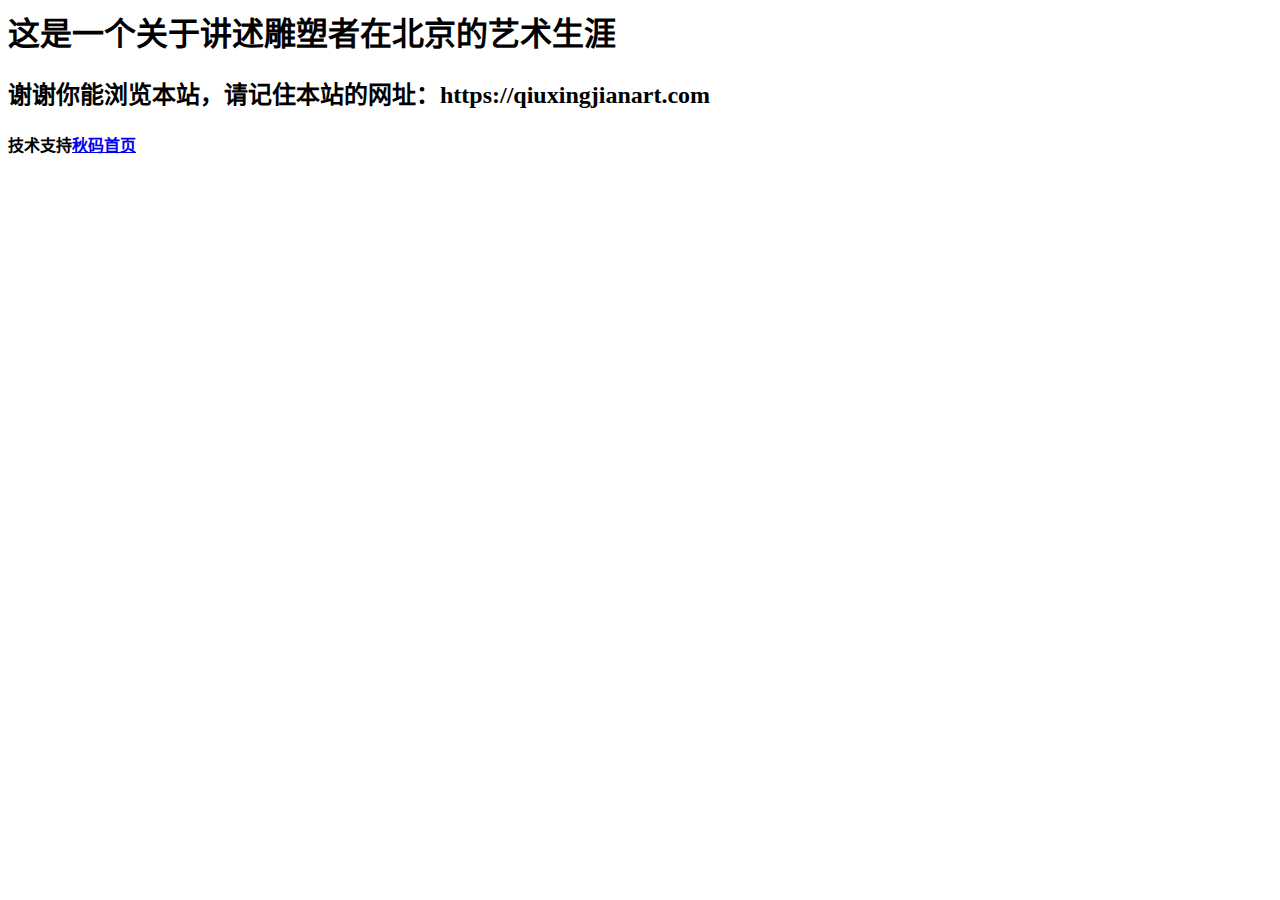
==== index.html @ 5c97e59d "Create index.html" ====
<html>
  <head>
      <title>雕塑者 | 一个北漂地艺术探寻者</title>

      <meta name="baidu-site-verification" content="bzo9koahth" />
      <meta name="keywords" contect="邱兴健;兴健;雕塑者;一个北漂者的艺术生涯" />
      <meta name="description" contect="邱兴健个人网站"/>
      <meta name="author" contect="邱兴健"/>
      <link rel="shortcut icon" href="/favicon.ico">
      <meta http-equiv="Content-Type" content="text/html; Charset=utf-8">
      <meta http-equiv="Content-Language" content="zh-CN">
      <meta name="viewport" content="width=device-width, initial-scale=1, user-scalable=no" />
  </head>
<body>
  <h1>这是一个关于讲述雕塑者在北京的艺术生涯</h1>
  <h2>谢谢你能浏览本站，请记住本站的网址：https://qiuxingjianart.com  </h2>
  <h4>技术支持<a href="https://qiucode.cn">秋码首页</a></h4>
</body>
</html>
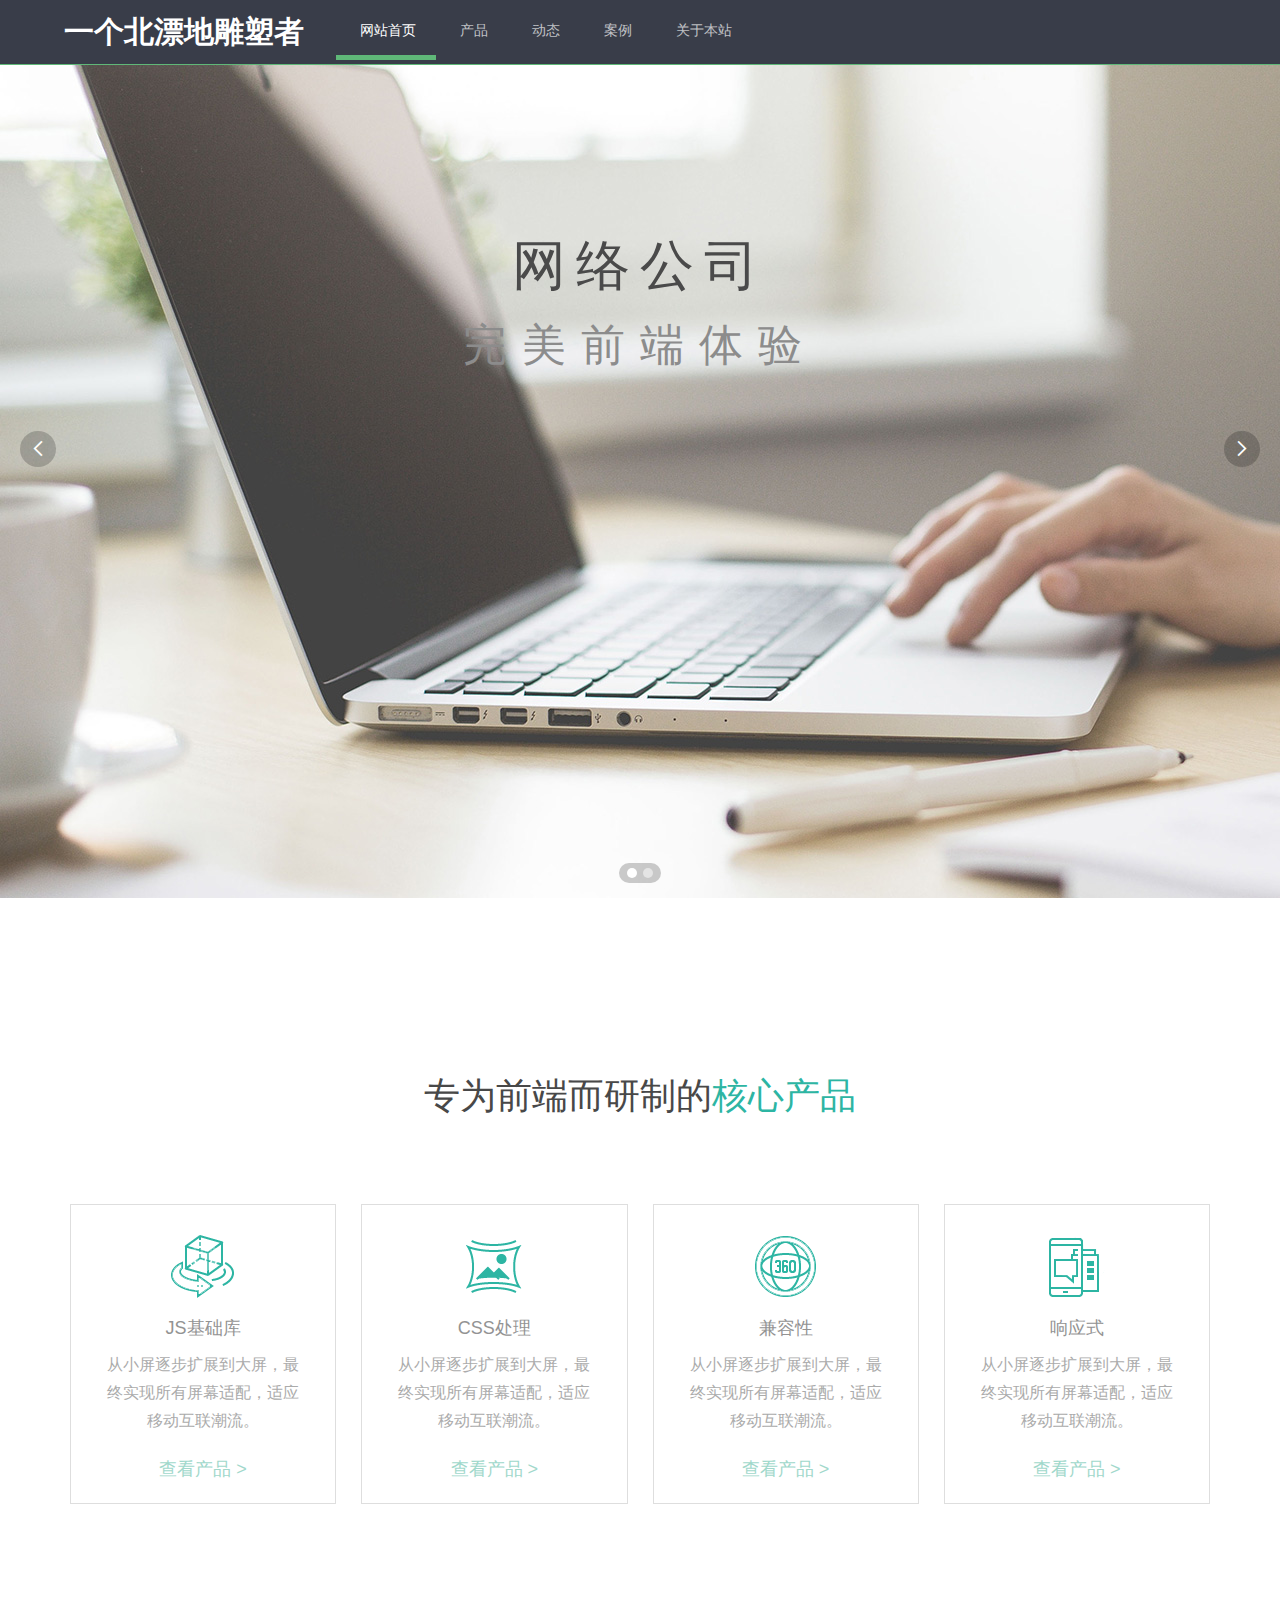
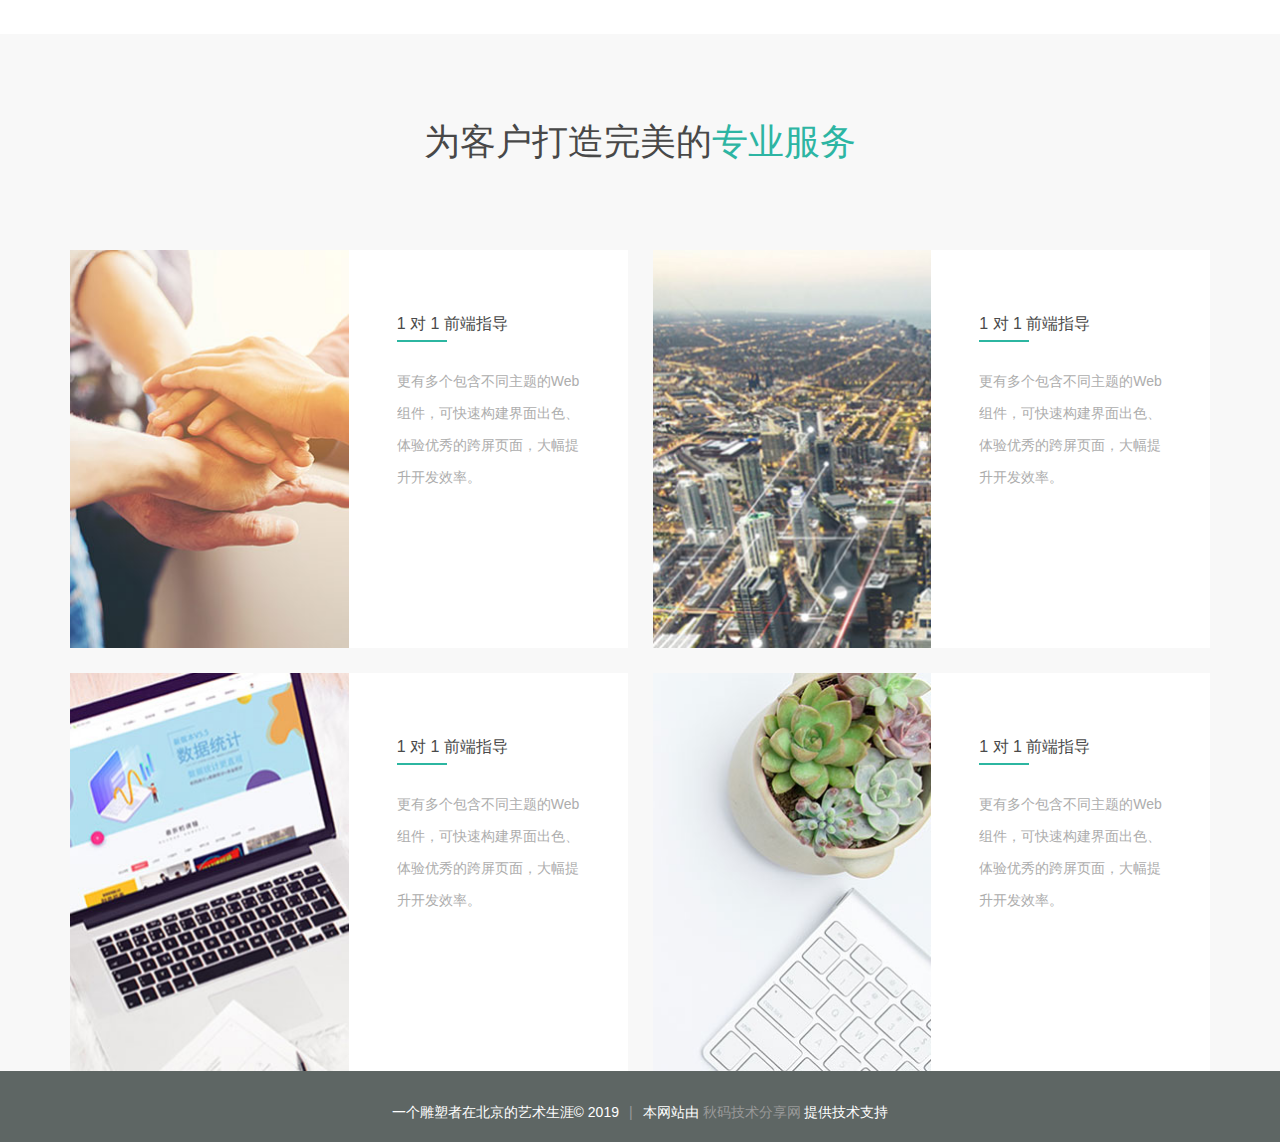
==== commit 8923d928: "雕塑者 | 一个北漂地艺术探寻者" ====
--- a/index.html
+++ b/index.html
@@ -1,20 +1,232 @@
-<html>
-  <head>
-      <title>雕塑者 | 一个北漂地艺术探寻者</title>
-
-      <meta name="baidu-site-verification" content="bzo9koahth" />
-      <meta name="keywords" contect="邱兴健;兴健;雕塑者;一个北漂者的艺术生涯" />
-      <meta name="description" contect="邱兴健个人网站"/>
-      <meta name="author" contect="邱兴健"/>
-      <link rel="shortcut icon" href="/favicon.ico">
-      <meta http-equiv="Content-Type" content="text/html; Charset=utf-8">
-      <meta http-equiv="Content-Language" content="zh-CN">
-      <meta name="viewport" content="width=device-width, initial-scale=1, user-scalable=no" />
-  </head>
+<!DOCTYPE html>
+<html lang="en">
+<head>
+  <meta charset="UTF-8">
+  <meta name="viewport" content="width=device-width,user-scalable=no,initial-scale=1.0,maximum-scale=1.0,minimum-scale=1.0">
+  <title>网络公司-首页</title>
+  <link rel="stylesheet" href="./res/layui/css/layui.css">
+  <link rel="stylesheet" href="./res/static/css/index.css">
+</head>
 <body>
-  <h1>这是一个关于讲述雕塑者在北京的艺术生涯</h1>
-  <h2>谢谢你能浏览本站，请记住本站的网址：https://qiuxingjianart.com  </h2>
-  <h4>技术支持<a href="https://qiucode.cn">秋码首页</a></h4>
+  <!-- nav部分 
+  <div class="nav index">
+    <div class="layui-container">
+      <!-- 公司logo ->
+      <div class="nav-logo">
+        <a href="index.html">
+          <img src="./res/static/img/logo.png" alt="网络公司">
+        </a>
+      </div>
+      <div class="nav-list">
+        <button>
+          <span></span><span></span><span></span>
+        </button>
+        <ul class="layui-nav layui-bg-cyan" lay-filter="">
+          <li class="layui-nav-item"><a href="product.html">产品</a></li>
+          <li class="layui-nav-item"><a href="news.html">动态</a></li>
+          <li class="layui-nav-item"><a href="case.html">案例</a></li>
+          <li class="layui-nav-item"><a href="about.html">关于</a></li>
+        </ul>
+      </div>
+    </div>
+  </div>-->
+  
+   <nav id="h" class="blog-nav layui-header is_top_true">
+    <div class="blog-container">
+            <a class="blog-logo" href="index.html">一个北漂地雕塑者</a>
+        <ul class="layui-nav" lay-filter="nav">
+            <li class="layui-nav-item  layui-this">
+                <a href="index.html"><i class="fa fa-home fa-fw"></i>&nbsp;网站首页</a>
+            </li>
+            <li class="layui-nav-item">
+                <a href="product.html"><i class="fa fa-hourglass-half fa-fw"></i>&nbsp;产品</a>
+            </li>
+            <li class="layui-nav-item">
+                <a href="news.html"><i class="fa fa-comment-o fa-fw"></i>&nbsp;动态</a>
+            </li>
+			 <li class="layui-nav-item">
+                <a href="case.html"><i class="fa fa-comment-o fa-fw"></i>&nbsp;案例</a>
+            </li>
+
+            <li class="layui-nav-item">
+                <a href="about.html"><i class="fa fa-info fa-fw"></i>&nbsp;关于本站</a>
+            </li>
+
+           <!-- <li class="layui-nav-item">
+                <a href="/toSearch">
+                    <input type="text" name="s" required="" lay-verify="required" placeholder="输入关键字搜索" autocomplete="off" class="layui-input t-ip search-input">
+                </a>
+            </li>-->
+            <span class="layui-nav-bar" style="left: 561.188px; top: 59px; width: 0px; opacity: 0;"></span>
+        </ul>
+
+        <!-- 手机和平板的导航开关 -->
+        <a class="blog-navicon" href="javascript:;"> <i class="fa fa-navicon"></i>
+        </a>
+    </div>
+
+    <!-- 网站公告提示 
+    <div class="index-title">
+        <i class="iconfont icon-iconset0272"></i>
+        <ul class="mulitline layui-container layui-clear">
+            
+            
+            
+            
+            
+        <li style="margin-top: 0px;">还有很多功能正在努力的完善中……</li><li style="margin-top: 0px;">坚持每周写1-3篇文章</li><li style="margin-top: 0px;">一个漂亮的博客欢迎大家关注！</li><li style="margin-top: 0px;">个人博客网站终于上线了！</li><li style="margin-top: 0px;">目前只实现了文章首页列表、文章详情页、文章评论、留言功能！</li></ul>
+    </div>-->
+</nav>
+  
+  <!-- banner部分 -->
+  <div>
+    <div class="layui-carousel" id="banner">
+      <div carousel-item>
+        <div>
+          <img src="./res/static/img/banner1.jpg">
+          <div class="panel">
+            <p class="title">网络公司</p>
+            <p>完美前端体验</p>
+          </div>
+        </div>
+        <div>
+          <img src="./res/static/img/banner2.jpg">
+          <div class="panel">
+            <p class="title">网络公司</p>
+            <p>完美前端体验</p>
+          </div>
+        </div>
+      </div>
+    </div>
+  </div>
+  <!-- main部分 -->
+  <div class="main-product">
+    <div class="layui-container">
+      <p class="title">专为前端而研制的<span>核心产品</span></p>
+      <div class="layui-row layui-col-space25">
+        <div class="layui-col-sm6 layui-col-md3">
+          <div class="content">
+            <div><img src="./res/static/img/Big_icon1.png"></div>
+            <div>
+              <p class="label">JS基础库</p>
+              <p>从小屏逐步扩展到大屏，最终实现所有屏幕适配，适应移动互联潮流。</p>
+            </div>
+            <a href="javascript:;">查看产品 ></a>
+          </div>
+        </div>
+        <div class="layui-col-sm6 layui-col-md3 ">
+          <div class="content">
+            <div><img src="./res/static/img/Big_icon2.png"></div>
+            <div>
+              <p class="label">CSS处理</p>
+              <p>从小屏逐步扩展到大屏，最终实现所有屏幕适配，适应移动互联潮流。</p>
+            </div>
+            <a href="javascript:;">查看产品 ></a>
+          </div>
+        </div>
+        <div class="layui-col-sm6 layui-col-md3 ">
+          <div class="content">
+            <div><img src="./res/static/img/Big_icon3.png"></div>
+            <div>
+              <p class="label">兼容性</p>
+              <p>从小屏逐步扩展到大屏，最终实现所有屏幕适配，适应移动互联潮流。</p>
+            </div>
+            <a href="javascript:;">查看产品 ></a>
+          </div>
+        </div>
+        <div class="layui-col-sm6 layui-col-md3 ">
+          <div class="content">
+            <div><img src="./res/static/img/Big_icon4.png"></div>
+            <div>
+              <p class="label">响应式</p>
+              <p>从小屏逐步扩展到大屏，最终实现所有屏幕适配，适应移动互联潮流。</p>
+            </div>
+            <a href="javascript:;">查看产品 ></a>
+          </div>
+        </div>
+      </div>
+    </div>
+  </div>
+  <div class="main-service">
+    <div class="layui-container">
+      <p class="title">为客户打造完美的<span>专业服务</span></p>
+      <div class="layui-row layui-col-space25 layui-col-space80">
+        <div class="layui-col-sm6">
+          <div class="content">
+            <div class="content-left"><img src="./res/static/img/home_img1.jpg"></div>
+            <div class="content-right">
+              <p class="label">1 对 1 前端指导</p>
+              <span></span>
+              <p>更有多个包含不同主题的Web组件，可快速构建界面出色、体验优秀的跨屏页面，大幅提升开发效率。</p>
+            </div>
+          </div>
+        </div>
+        <div class="layui-col-sm6">
+          <div class="content">
+            <div class="content-left"><img src="./res/static/img/home_img2.jpg"></div>
+            <div class="content-right">
+              <p class="label">1 对 1 前端指导</p>
+              <span></span>
+              <p>更有多个包含不同主题的Web组件，可快速构建界面出色、体验优秀的跨屏页面，大幅提升开发效率。</p>
+            </div>
+          </div>
+        </div>
+        <div class="layui-col-sm6">
+          <div class="content">
+            <div class="content-left"><img src="./res/static/img/home_img3.jpg"></div>
+            <div class="content-right">
+              <p class="label">1 对 1 前端指导</p>
+              <span></span>
+              <p>更有多个包含不同主题的Web组件，可快速构建界面出色、体验优秀的跨屏页面，大幅提升开发效率。</p>
+            </div>
+          </div>
+        </div>
+        <div class="layui-col-sm6">
+          <div class="content">
+            <div class="content-left"><img src="./res/static/img/home_img4.jpg"></div>
+            <div class="content-right">
+              <p class="label">1 对 1 前端指导</p>
+              <span></span>
+              <p>更有多个包含不同主题的Web组件，可快速构建界面出色、体验优秀的跨屏页面，大幅提升开发效率。</p>
+            </div>
+          </div>
+        </div>
+      </div>
+     <!-- <div class="service-more"><a href="">查看更多</a></div>-->
+    </div>
+  </div>
+  <!-- footer部分 -->
+  <div class="footer layui-fluid">
+      <div class="layui-row layui-fluid">
+       <!-- <div class="layui-col-md9">
+          <span class="layui-breadcrumb" lay-separator="|" style="visibility: visible;">
+            
+            <span>声明：版权归原作者所有，</span>
+          </span>
+        </div>-->
+        <div class="layui-col-md3 t-r">
+          <a href="http://wpa.qq.com/msgrd?v=3&amp;uin=1170371716&amp;site=qq&amp;menu=yes" target="_blank" rel="nofollow"><i class="fa fa-qq"></i></a>
+          <a href="https://weibo.com/2624315293/" target="_blank" rel="nofollow"><i class="fa fa-weibo"></i></a>
+        </div>
+        <div class="layui-col-md12 t-copy">
+          <span class="layui-breadcrumb" lay-separator="/" style="visibility: visible;">
+            <span><i class="fa fa-copyright"></i> 一个雕塑者在北京的艺术生涯© 2019<span lay-separator="">|</span></span>
+            <span>本网站由 <a href="https://www.qiucode.cn/" target="_blank">秋码技术分享网</a> 提供技术支持</span>
+          </span>
+        </div>
+      </div>
+    </div>
+
+  
+<script src="./res/layui/layui.js"></script>
+<!--[if lt IE 9]>
+  <script src="https://cdn.staticfile.org/html5shiv/r29/html5.min.js"></script>
+  <script src="https://cdn.staticfile.org/respond.js/1.4.2/respond.min.js"></script>
+<![endif]-->
+<script>
+  layui.config({
+    base: './res/static/js/' 
+  }).use('firm'); 
+</script>
 </body>
-</html>
-
+</html>--- a/res/layui/css/layui.css
+++ b/res/layui/css/layui.css
@@ -0,0 +1,2 @@
+/** layui-v2.4.5 MIT License By https://www.layui.com */
+ .layui-inline,img{display:inline-block;vertical-align:middle}h1,h2,h3,h4,h5,h6{font-weight:400}.layui-edge,.layui-header,.layui-inline,.layui-main{position:relative}.layui-elip,.layui-form-checkbox span,.layui-form-pane .layui-form-label{text-overflow:ellipsis;white-space:nowrap}.layui-btn,.layui-edge,.layui-inline,img{vertical-align:middle}.layui-btn,.layui-disabled,.layui-icon,.layui-unselect{-webkit-user-select:none;-ms-user-select:none;-moz-user-select:none}blockquote,body,button,dd,div,dl,dt,form,h1,h2,h3,h4,h5,h6,input,li,ol,p,pre,td,textarea,th,ul{margin:0;padding:0;-webkit-tap-highlight-color:rgba(0,0,0,0)}a:active,a:hover{outline:0}img{border:none}li{list-style:none}table{border-collapse:collapse;border-spacing:0}h4,h5,h6{font-size:100%}button,input,optgroup,option,select,textarea{font-family:inherit;font-size:inherit;font-style:inherit;font-weight:inherit;outline:0}pre{white-space:pre-wrap;white-space:-moz-pre-wrap;white-space:-pre-wrap;white-space:-o-pre-wrap;word-wrap:break-word}body{line-height:24px;font:14px Helvetica Neue,Helvetica,PingFang SC,Tahoma,Arial,sans-serif}hr{height:1px;margin:10px 0;border:0;clear:both}a{color:#333;text-decoration:none}a:hover{color:#777}a cite{font-style:normal;*cursor:pointer}.layui-border-box,.layui-border-box *{box-sizing:border-box}.layui-box,.layui-box *{box-sizing:content-box}.layui-clear{clear:both;*zoom:1}.layui-clear:after{content:'\20';clear:both;*zoom:1;display:block;height:0}.layui-inline{*display:inline;*zoom:1}.layui-edge{display:inline-block;width:0;height:0;border-width:6px;border-style:dashed;border-color:transparent;overflow:hidden}.layui-edge-top{top:-4px;border-bottom-color:#999;border-bottom-style:solid}.layui-edge-right{border-left-color:#999;border-left-style:solid}.layui-edge-bottom{top:2px;border-top-color:#999;border-top-style:solid}.layui-edge-left{border-right-color:#999;border-right-style:solid}.layui-elip{overflow:hidden}.layui-disabled,.layui-disabled:hover{color:#d2d2d2!important;cursor:not-allowed!important}.layui-circle{border-radius:100%}.layui-show{display:block!important}.layui-hide{display:none!important}@font-face{font-family:layui-icon;src:url(../font/iconfont.eot?v=240);src:url(../font/iconfont.eot?v=240#iefix) format('embedded-opentype'),url(../font/iconfont.svg?v=240#iconfont) format('svg'),url(../font/iconfont.woff?v=240) format('woff'),url(../font/iconfont.ttf?v=240) format('truetype')}.layui-icon{font-family:layui-icon!important;font-size:16px;font-style:normal;-webkit-font-smoothing:antialiased;-moz-osx-font-smoothing:grayscale}.layui-icon-reply-fill:before{content:"\e611"}.layui-icon-set-fill:before{content:"\e614"}.layui-icon-menu-fill:before{content:"\e60f"}.layui-icon-search:before{content:"\e615"}.layui-icon-share:before{content:"\e641"}.layui-icon-set-sm:before{content:"\e620"}.layui-icon-engine:before{content:"\e628"}.layui-icon-close:before{content:"\1006"}.layui-icon-close-fill:before{content:"\1007"}.layui-icon-chart-screen:before{content:"\e629"}.layui-icon-star:before{content:"\e600"}.layui-icon-circle-dot:before{content:"\e617"}.layui-icon-chat:before{content:"\e606"}.layui-icon-release:before{content:"\e609"}.layui-icon-list:before{content:"\e60a"}.layui-icon-chart:before{content:"\e62c"}.layui-icon-ok-circle:before{content:"\1005"}.layui-icon-layim-theme:before{content:"\e61b"}.layui-icon-table:before{content:"\e62d"}.layui-icon-right:before{content:"\e602"}.layui-icon-left:before{content:"\e603"}.layui-icon-cart-simple:before{content:"\e698"}.layui-icon-face-cry:before{content:"\e69c"}.layui-icon-face-smile:before{content:"\e6af"}.layui-icon-survey:before{content:"\e6b2"}.layui-icon-tree:before{content:"\e62e"}.layui-icon-upload-circle:before{content:"\e62f"}.layui-icon-add-circle:before{content:"\e61f"}.layui-icon-download-circle:before{content:"\e601"}.layui-icon-templeate-1:before{content:"\e630"}.layui-icon-util:before{content:"\e631"}.layui-icon-face-surprised:before{content:"\e664"}.layui-icon-edit:before{content:"\e642"}.layui-icon-speaker:before{content:"\e645"}.layui-icon-down:before{content:"\e61a"}.layui-icon-file:before{content:"\e621"}.layui-icon-layouts:before{content:"\e632"}.layui-icon-rate-half:before{content:"\e6c9"}.layui-icon-add-circle-fine:before{content:"\e608"}.layui-icon-prev-circle:before{content:"\e633"}.layui-icon-read:before{content:"\e705"}.layui-icon-404:before{content:"\e61c"}.layui-icon-carousel:before{content:"\e634"}.layui-icon-help:before{content:"\e607"}.layui-icon-code-circle:before{content:"\e635"}.layui-icon-water:before{content:"\e636"}.layui-icon-username:before{content:"\e66f"}.layui-icon-find-fill:before{content:"\e670"}.layui-icon-about:before{content:"\e60b"}.layui-icon-location:before{content:"\e715"}.layui-icon-up:before{content:"\e619"}.layui-icon-pause:before{content:"\e651"}.layui-icon-date:before{content:"\e637"}.layui-icon-layim-uploadfile:before{content:"\e61d"}.layui-icon-delete:before{content:"\e640"}.layui-icon-play:before{content:"\e652"}.layui-icon-top:before{content:"\e604"}.layui-icon-friends:before{content:"\e612"}.layui-icon-refresh-3:before{content:"\e9aa"}.layui-icon-ok:before{content:"\e605"}.layui-icon-layer:before{content:"\e638"}.layui-icon-face-smile-fine:before{content:"\e60c"}.layui-icon-dollar:before{content:"\e659"}.layui-icon-group:before{content:"\e613"}.layui-icon-layim-download:before{content:"\e61e"}.layui-icon-picture-fine:before{content:"\e60d"}.layui-icon-link:before{content:"\e64c"}.layui-icon-diamond:before{content:"\e735"}.layui-icon-log:before{content:"\e60e"}.layui-icon-rate-solid:before{content:"\e67a"}.layui-icon-fonts-del:before{content:"\e64f"}.layui-icon-unlink:before{content:"\e64d"}.layui-icon-fonts-clear:before{content:"\e639"}.layui-icon-triangle-r:before{content:"\e623"}.layui-icon-circle:before{content:"\e63f"}.layui-icon-radio:before{content:"\e643"}.layui-icon-align-center:before{content:"\e647"}.layui-icon-align-right:before{content:"\e648"}.layui-icon-align-left:before{content:"\e649"}.layui-icon-loading-1:before{content:"\e63e"}.layui-icon-return:before{content:"\e65c"}.layui-icon-fonts-strong:before{content:"\e62b"}.layui-icon-upload:before{content:"\e67c"}.layui-icon-dialogue:before{content:"\e63a"}.layui-icon-video:before{content:"\e6ed"}.layui-icon-headset:before{content:"\e6fc"}.layui-icon-cellphone-fine:before{content:"\e63b"}.layui-icon-add-1:before{content:"\e654"}.layui-icon-face-smile-b:before{content:"\e650"}.layui-icon-fonts-html:before{content:"\e64b"}.layui-icon-form:before{content:"\e63c"}.layui-icon-cart:before{content:"\e657"}.layui-icon-camera-fill:before{content:"\e65d"}.layui-icon-tabs:before{content:"\e62a"}.layui-icon-fonts-code:before{content:"\e64e"}.layui-icon-fire:before{content:"\e756"}.layui-icon-set:before{content:"\e716"}.layui-icon-fonts-u:before{content:"\e646"}.layui-icon-triangle-d:before{content:"\e625"}.layui-icon-tips:before{content:"\e702"}.layui-icon-picture:before{content:"\e64a"}.layui-icon-more-vertical:before{content:"\e671"}.layui-icon-flag:before{content:"\e66c"}.layui-icon-loading:before{content:"\e63d"}.layui-icon-fonts-i:before{content:"\e644"}.layui-icon-refresh-1:before{content:"\e666"}.layui-icon-rmb:before{content:"\e65e"}.layui-icon-home:before{content:"\e68e"}.layui-icon-user:before{content:"\e770"}.layui-icon-notice:before{content:"\e667"}.layui-icon-login-weibo:before{content:"\e675"}.layui-icon-voice:before{content:"\e688"}.layui-icon-upload-drag:before{content:"\e681"}.layui-icon-login-qq:before{content:"\e676"}.layui-icon-snowflake:before{content:"\e6b1"}.layui-icon-file-b:before{content:"\e655"}.layui-icon-template:before{content:"\e663"}.layui-icon-auz:before{content:"\e672"}.layui-icon-console:before{content:"\e665"}.layui-icon-app:before{content:"\e653"}.layui-icon-prev:before{content:"\e65a"}.layui-icon-website:before{content:"\e7ae"}.layui-icon-next:before{content:"\e65b"}.layui-icon-component:before{content:"\e857"}.layui-icon-more:before{content:"\e65f"}.layui-icon-login-wechat:before{content:"\e677"}.layui-icon-shrink-right:before{content:"\e668"}.layui-icon-spread-left:before{content:"\e66b"}.layui-icon-camera:before{content:"\e660"}.layui-icon-note:before{content:"\e66e"}.layui-icon-refresh:before{content:"\e669"}.layui-icon-female:before{content:"\e661"}.layui-icon-male:before{content:"\e662"}.layui-icon-password:before{content:"\e673"}.layui-icon-senior:before{content:"\e674"}.layui-icon-theme:before{content:"\e66a"}.layui-icon-tread:before{content:"\e6c5"}.layui-icon-praise:before{content:"\e6c6"}.layui-icon-star-fill:before{content:"\e658"}.layui-icon-rate:before{content:"\e67b"}.layui-icon-template-1:before{content:"\e656"}.layui-icon-vercode:before{content:"\e679"}.layui-icon-cellphone:before{content:"\e678"}.layui-icon-screen-full:before{content:"\e622"}.layui-icon-screen-restore:before{content:"\e758"}.layui-icon-cols:before{content:"\e610"}.layui-icon-export:before{content:"\e67d"}.layui-icon-print:before{content:"\e66d"}.layui-icon-slider:before{content:"\e714"}.layui-main{width:1140px;margin:0 auto}.layui-header{z-index:1000;height:60px}.layui-header a:hover{transition:all .5s;-webkit-transition:all .5s}.layui-side{position:fixed;left:0;top:0;bottom:0;z-index:999;width:200px;overflow-x:hidden}.layui-side-scroll{position:relative;width:220px;height:100%;overflow-x:hidden}.layui-body{position:absolute;left:200px;right:0;top:0;bottom:0;z-index:998;width:auto;overflow:hidden;overflow-y:auto;box-sizing:border-box}.layui-layout-body{overflow:hidden}.layui-layout-admin .layui-header{background-color:#23262E}.layui-layout-admin .layui-side{top:60px;width:200px;overflow-x:hidden}.layui-layout-admin .layui-body{top:60px;bottom:44px}.layui-layout-admin .layui-main{width:auto;margin:0 15px}.layui-layout-admin .layui-footer{position:fixed;left:200px;right:0;bottom:0;height:44px;line-height:44px;padding:0 15px;background-color:#eee}.layui-layout-admin .layui-logo{position:absolute;left:0;top:0;width:200px;height:100%;line-height:60px;text-align:center;color:#009688;font-size:16px}.layui-layout-admin .layui-header .layui-nav{background:0 0}.layui-layout-left{position:absolute!important;left:200px;top:0}.layui-layout-right{position:absolute!important;right:0;top:0}.layui-container{position:relative;margin:0 auto;padding:0 15px;box-sizing:border-box}.layui-fluid{position:relative;margin:0 auto;padding:0 15px}.layui-row:after,.layui-row:before{content:'';display:block;clear:both}.layui-col-lg1,.layui-col-lg10,.layui-col-lg11,.layui-col-lg12,.layui-col-lg2,.layui-col-lg3,.layui-col-lg4,.layui-col-lg5,.layui-col-lg6,.layui-col-lg7,.layui-col-lg8,.layui-col-lg9,.layui-col-md1,.layui-col-md10,.layui-col-md11,.layui-col-md12,.layui-col-md2,.layui-col-md3,.layui-col-md4,.layui-col-md5,.layui-col-md6,.layui-col-md7,.layui-col-md8,.layui-col-md9,.layui-col-sm1,.layui-col-sm10,.layui-col-sm11,.layui-col-sm12,.layui-col-sm2,.layui-col-sm3,.layui-col-sm4,.layui-col-sm5,.layui-col-sm6,.layui-col-sm7,.layui-col-sm8,.layui-col-sm9,.layui-col-xs1,.layui-col-xs10,.layui-col-xs11,.layui-col-xs12,.layui-col-xs2,.layui-col-xs3,.layui-col-xs4,.layui-col-xs5,.layui-col-xs6,.layui-col-xs7,.layui-col-xs8,.layui-col-xs9{position:relative;display:block;box-sizing:border-box}.layui-col-xs1,.layui-col-xs10,.layui-col-xs11,.layui-col-xs12,.layui-col-xs2,.layui-col-xs3,.layui-col-xs4,.layui-col-xs5,.layui-col-xs6,.layui-col-xs7,.layui-col-xs8,.layui-col-xs9{float:left}.layui-col-xs1{width:8.33333333%}.layui-col-xs2{width:16.66666667%}.layui-col-xs3{width:25%}.layui-col-xs4{width:33.33333333%}.layui-col-xs5{width:41.66666667%}.layui-col-xs6{width:50%}.layui-col-xs7{width:58.33333333%}.layui-col-xs8{width:66.66666667%}.layui-col-xs9{width:75%}.layui-col-xs10{width:83.33333333%}.layui-col-xs11{width:91.66666667%}.layui-col-xs12{width:100%}.layui-col-xs-offset1{margin-left:8.33333333%}.layui-col-xs-offset2{margin-left:16.66666667%}.layui-col-xs-offset3{margin-left:25%}.layui-col-xs-offset4{margin-left:33.33333333%}.layui-col-xs-offset5{margin-left:41.66666667%}.layui-col-xs-offset6{margin-left:50%}.layui-col-xs-offset7{margin-left:58.33333333%}.layui-col-xs-offset8{margin-left:66.66666667%}.layui-col-xs-offset9{margin-left:75%}.layui-col-xs-offset10{margin-left:83.33333333%}.layui-col-xs-offset11{margin-left:91.66666667%}.layui-col-xs-offset12{margin-left:100%}@media screen and (max-width:768px){.layui-hide-xs{display:none!important}.layui-show-xs-block{display:block!important}.layui-show-xs-inline{display:inline!important}.layui-show-xs-inline-block{display:inline-block!important}}@media screen and (min-width:768px){.layui-container{width:750px}.layui-hide-sm{display:none!important}.layui-show-sm-block{display:block!important}.layui-show-sm-inline{display:inline!important}.layui-show-sm-inline-block{display:inline-block!important}.layui-col-sm1,.layui-col-sm10,.layui-col-sm11,.layui-col-sm12,.layui-col-sm2,.layui-col-sm3,.layui-col-sm4,.layui-col-sm5,.layui-col-sm6,.layui-col-sm7,.layui-col-sm8,.layui-col-sm9{float:left}.layui-col-sm1{width:8.33333333%}.layui-col-sm2{width:16.66666667%}.layui-col-sm3{width:25%}.layui-col-sm4{width:33.33333333%}.layui-col-sm5{width:41.66666667%}.layui-col-sm6{width:50%}.layui-col-sm7{width:58.33333333%}.layui-col-sm8{width:66.66666667%}.layui-col-sm9{width:75%}.layui-col-sm10{width:83.33333333%}.layui-col-sm11{width:91.66666667%}.layui-col-sm12{width:100%}.layui-col-sm-offset1{margin-left:8.33333333%}.layui-col-sm-offset2{margin-left:16.66666667%}.layui-col-sm-offset3{margin-left:25%}.layui-col-sm-offset4{margin-left:33.33333333%}.layui-col-sm-offset5{margin-left:41.66666667%}.layui-col-sm-offset6{margin-left:50%}.layui-col-sm-offset7{margin-left:58.33333333%}.layui-col-sm-offset8{margin-left:66.66666667%}.layui-col-sm-offset9{margin-left:75%}.layui-col-sm-offset10{margin-left:83.33333333%}.layui-col-sm-offset11{margin-left:91.66666667%}.layui-col-sm-offset12{margin-left:100%}}@media screen and (min-width:992px){.layui-container{width:970px}.layui-hide-md{display:none!important}.layui-show-md-block{display:block!important}.layui-show-md-inline{display:inline!important}.layui-show-md-inline-block{display:inline-block!important}.layui-col-md1,.layui-col-md10,.layui-col-md11,.layui-col-md12,.layui-col-md2,.layui-col-md3,.layui-col-md4,.layui-col-md5,.layui-col-md6,.layui-col-md7,.layui-col-md8,.layui-col-md9{float:left}.layui-col-md1{width:8.33333333%}.layui-col-md2{width:16.66666667%}.layui-col-md3{width:25%}.layui-col-md4{width:33.33333333%}.layui-col-md5{width:41.66666667%}.layui-col-md6{width:50%}.layui-col-md7{width:58.33333333%}.layui-col-md8{width:66.66666667%}.layui-col-md9{width:75%}.layui-col-md10{width:83.33333333%}.layui-col-md11{width:91.66666667%}.layui-col-md12{width:100%}.layui-col-md-offset1{margin-left:8.33333333%}.layui-col-md-offset2{margin-left:16.66666667%}.layui-col-md-offset3{margin-left:25%}.layui-col-md-offset4{margin-left:33.33333333%}.layui-col-md-offset5{margin-left:41.66666667%}.layui-col-md-offset6{margin-left:50%}.layui-col-md-offset7{margin-left:58.33333333%}.layui-col-md-offset8{margin-left:66.66666667%}.layui-col-md-offset9{margin-left:75%}.layui-col-md-offset10{margin-left:83.33333333%}.layui-col-md-offset11{margin-left:91.66666667%}.layui-col-md-offset12{margin-left:100%}}@media screen and (min-width:1200px){.layui-container{width:1170px}.layui-hide-lg{display:none!important}.layui-show-lg-block{display:block!important}.layui-show-lg-inline{display:inline!important}.layui-show-lg-inline-block{display:inline-block!important}.layui-col-lg1,.layui-col-lg10,.layui-col-lg11,.layui-col-lg12,.layui-col-lg2,.layui-col-lg3,.layui-col-lg4,.layui-col-lg5,.layui-col-lg6,.layui-col-lg7,.layui-col-lg8,.layui-col-lg9{float:left}.layui-col-lg1{width:8.33333333%}.layui-col-lg2{width:16.66666667%}.layui-col-lg3{width:25%}.layui-col-lg4{width:33.33333333%}.layui-col-lg5{width:41.66666667%}.layui-col-lg6{width:50%}.layui-col-lg7{width:58.33333333%}.layui-col-lg8{width:66.66666667%}.layui-col-lg9{width:75%}.layui-col-lg10{width:83.33333333%}.layui-col-lg11{width:91.66666667%}.layui-col-lg12{width:100%}.layui-col-lg-offset1{margin-left:8.33333333%}.layui-col-lg-offset2{margin-left:16.66666667%}.layui-col-lg-offset3{margin-left:25%}.layui-col-lg-offset4{margin-left:33.33333333%}.layui-col-lg-offset5{margin-left:41.66666667%}.layui-col-lg-offset6{margin-left:50%}.layui-col-lg-offset7{margin-left:58.33333333%}.layui-col-lg-offset8{margin-left:66.66666667%}.layui-col-lg-offset9{margin-left:75%}.layui-col-lg-offset10{margin-left:83.33333333%}.layui-col-lg-offset11{margin-left:91.66666667%}.layui-col-lg-offset12{margin-left:100%}}.layui-col-space1{margin:-.5px}.layui-col-space1>*{padding:.5px}.layui-col-space3{margin:-1.5px}.layui-col-space3>*{padding:1.5px}.layui-col-space5{margin:-2.5px}.layui-col-space5>*{padding:2.5px}.layui-col-space8{margin:-3.5px}.layui-col-space8>*{padding:3.5px}.layui-col-space10{margin:-5px}.layui-col-space10>*{padding:5px}.layui-col-space12{margin:-6px}.layui-col-space12>*{padding:6px}.layui-col-space15{margin:-7.5px}.layui-col-space15>*{padding:7.5px}.layui-col-space18{margin:-9px}.layui-col-space18>*{padding:9px}.layui-col-space20{margin:-10px}.layui-col-space20>*{padding:10px}.layui-col-space22{margin:-11px}.layui-col-space22>*{padding:11px}.layui-col-space25{margin:-12.5px}.layui-col-space25>*{padding:12.5px}.layui-col-space30{margin:-15px}.layui-col-space30>*{padding:15px}.layui-btn,.layui-input,.layui-select,.layui-textarea,.layui-upload-button{outline:0;-webkit-appearance:none;transition:all .3s;-webkit-transition:all .3s;box-sizing:border-box}.layui-elem-quote{margin-bottom:10px;padding:15px;line-height:22px;border-left:5px solid #009688;border-radius:0 2px 2px 0;background-color:#f2f2f2}.layui-quote-nm{border-style:solid;border-width:1px 1px 1px 5px;background:0 0}.layui-elem-field{margin-bottom:10px;padding:0;border-width:1px;border-style:solid}.layui-elem-field legend{margin-left:20px;padding:0 10px;font-size:20px;font-weight:300}.layui-field-title{margin:10px 0 20px;border-width:1px 0 0}.layui-field-box{padding:10px 15px}.layui-field-title .layui-field-box{padding:10px 0}.layui-progress{position:relative;height:6px;border-radius:20px;background-color:#e2e2e2}.layui-progress-bar{position:absolute;left:0;top:0;width:0;max-width:100%;height:6px;border-radius:20px;text-align:right;background-color:#5FB878;transition:all .3s;-webkit-transition:all .3s}.layui-progress-big,.layui-progress-big .layui-progress-bar{height:18px;line-height:18px}.layui-progress-text{position:relative;top:-20px;line-height:18px;font-size:12px;color:#666}.layui-progress-big .layui-progress-text{position:static;padding:0 10px;color:#fff}.layui-collapse{border-width:1px;border-style:solid;border-radius:2px}.layui-colla-content,.layui-colla-item{border-top-width:1px;border-top-style:solid}.layui-colla-item:first-child{border-top:none}.layui-colla-title{position:relative;height:42px;line-height:42px;padding:0 15px 0 35px;color:#333;background-color:#f2f2f2;cursor:pointer;font-size:14px;overflow:hidden}.layui-colla-content{display:none;padding:10px 15px;line-height:22px;color:#666}.layui-colla-icon{position:absolute;left:15px;top:0;font-size:14px}.layui-card{margin-bottom:15px;border-radius:2px;background-color:#fff;box-shadow:0 1px 2px 0 rgba(0,0,0,.05)}.layui-card:last-child{margin-bottom:0}.layui-card-header{position:relative;height:42px;line-height:42px;padding:0 15px;border-bottom:1px solid #f6f6f6;color:#333;border-radius:2px 2px 0 0;font-size:14px}.layui-bg-black,.layui-bg-blue,.layui-bg-cyan,.layui-bg-green,.layui-bg-orange,.layui-bg-red{color:#fff!important}.layui-card-body{position:relative;padding:10px 15px;line-height:24px}.layui-card-body[pad15]{padding:15px}.layui-card-body[pad20]{padding:20px}.layui-card-body .layui-table{margin:5px 0}.layui-card .layui-tab{margin:0}.layui-panel-window{position:relative;padding:15px;border-radius:0;border-top:5px solid #E6E6E6;background-color:#fff}.layui-auxiliar-moving{position:fixed;left:0;right:0;top:0;bottom:0;width:100%;height:100%;background:0 0;z-index:9999999999}.layui-form-label,.layui-form-mid,.layui-form-select,.layui-input-block,.layui-input-inline,.layui-textarea{position:relative}.layui-bg-red{background-color:#FF5722!important}.layui-bg-orange{background-color:#FFB800!important}.layui-bg-green{background-color:#009688!important}.layui-bg-cyan{background-color:#2F4056!important}.layui-bg-blue{background-color:#1E9FFF!important}.layui-bg-black{background-color:#393D49!important}.layui-bg-gray{background-color:#eee!important;color:#666!important}.layui-badge-rim,.layui-colla-content,.layui-colla-item,.layui-collapse,.layui-elem-field,.layui-form-pane .layui-form-item[pane],.layui-form-pane .layui-form-label,.layui-input,.layui-layedit,.layui-layedit-tool,.layui-quote-nm,.layui-select,.layui-tab-bar,.layui-tab-card,.layui-tab-title,.layui-tab-title .layui-this:after,.layui-textarea{border-color:#e6e6e6}.layui-timeline-item:before,hr{background-color:#e6e6e6}.layui-text{line-height:22px;font-size:14px;color:#666}.layui-text h1,.layui-text h2,.layui-text h3{font-weight:500;color:#333}.layui-text h1{font-size:30px}.layui-text h2{font-size:24px}.layui-text h3{font-size:18px}.layui-text a:not(.layui-btn){color:#01AAED}.layui-text a:not(.layui-btn):hover{text-decoration:underline}.layui-text ul{padding:5px 0 5px 15px}.layui-text ul li{margin-top:5px;list-style-type:disc}.layui-text em,.layui-word-aux{color:#999!important;padding:0 5px!important}.layui-btn{display:inline-block;height:38px;line-height:38px;padding:0 18px;background-color:#009688;color:#fff;white-space:nowrap;text-align:center;font-size:14px;border:none;border-radius:2px;cursor:pointer}.layui-btn:hover{opacity:.8;filter:alpha(opacity=80);color:#fff}.layui-btn:active{opacity:1;filter:alpha(opacity=100)}.layui-btn+.layui-btn{margin-left:10px}.layui-btn-container{font-size:0}.layui-btn-container .layui-btn{margin-right:10px;margin-bottom:10px}.layui-btn-container .layui-btn+.layui-btn{margin-left:0}.layui-table .layui-btn-container .layui-btn{margin-bottom:9px}.layui-btn-radius{border-radius:100px}.layui-btn .layui-icon{margin-right:3px;font-size:18px;vertical-align:bottom;vertical-align:middle\9}.layui-btn-primary{border:1px solid #C9C9C9;background-color:#fff;color:#555}.layui-btn-primary:hover{border-color:#009688;color:#333}.layui-btn-normal{background-color:#1E9FFF}.layui-btn-warm{background-color:#FFB800}.layui-btn-danger{background-color:#FF5722}.layui-btn-disabled,.layui-btn-disabled:active,.layui-btn-disabled:hover{border:1px solid #e6e6e6;background-color:#FBFBFB;color:#C9C9C9;cursor:not-allowed;opacity:1}.layui-btn-lg{height:44px;line-height:44px;padding:0 25px;font-size:16px}.layui-btn-sm{height:30px;line-height:30px;padding:0 10px;font-size:12px}.layui-btn-sm i{font-size:16px!important}.layui-btn-xs{height:22px;line-height:22px;padding:0 5px;font-size:12px}.layui-btn-xs i{font-size:14px!important}.layui-btn-group{display:inline-block;vertical-align:middle;font-size:0}.layui-btn-group .layui-btn{margin-left:0!important;margin-right:0!important;border-left:1px solid rgba(255,255,255,.5);border-radius:0}.layui-btn-group .layui-btn-primary{border-left:none}.layui-btn-group .layui-btn-primary:hover{border-color:#C9C9C9;color:#009688}.layui-btn-group .layui-btn:first-child{border-left:none;border-radius:2px 0 0 2px}.layui-btn-group .layui-btn-primary:first-child{border-left:1px solid #c9c9c9}.layui-btn-group .layui-btn:last-child{border-radius:0 2px 2px 0}.layui-btn-group .layui-btn+.layui-btn{margin-left:0}.layui-btn-group+.layui-btn-group{margin-left:10px}.layui-btn-fluid{width:100%}.layui-input,.layui-select,.layui-textarea{height:38px;line-height:1.3;line-height:38px\9;border-width:1px;border-style:solid;background-color:#fff;border-radius:2px}.layui-input::-webkit-input-placeholder,.layui-select::-webkit-input-placeholder,.layui-textarea::-webkit-input-placeholder{line-height:1.3}.layui-input,.layui-textarea{display:block;width:100%;padding-left:10px}.layui-input:hover,.layui-textarea:hover{border-color:#D2D2D2!important}.layui-input:focus,.layui-textarea:focus{border-color:#C9C9C9!important}.layui-textarea{min-height:100px;height:auto;line-height:20px;padding:6px 10px;resize:vertical}.layui-select{padding:0 10px}.layui-form input[type=checkbox],.layui-form input[type=radio],.layui-form select{display:none}.layui-form [lay-ignore]{display:initial}.layui-form-item{margin-bottom:15px;clear:both;*zoom:1}.layui-form-item:after{content:'\20';clear:both;*zoom:1;display:block;height:0}.layui-form-label{float:left;display:block;padding:9px 15px;width:80px;font-weight:400;line-height:20px;text-align:right}.layui-form-label-col{display:block;float:none;padding:9px 0;line-height:20px;text-align:left}.layui-form-item .layui-inline{margin-bottom:5px;margin-right:10px}.layui-input-block{margin-left:110px;min-height:36px}.layui-input-inline{display:inline-block;vertical-align:middle}.layui-form-item .layui-input-inline{float:left;width:190px;margin-right:10px}.layui-form-text .layui-input-inline{width:auto}.layui-form-mid{float:left;display:block;padding:9px 0!important;line-height:20px;margin-right:10px}.layui-form-danger+.layui-form-select .layui-input,.layui-form-danger:focus{border-color:#FF5722!important}.layui-form-select .layui-input{padding-right:30px;cursor:pointer}.layui-form-select .layui-edge{position:absolute;right:10px;top:50%;margin-top:-3px;cursor:pointer;border-width:6px;border-top-color:#c2c2c2;border-top-style:solid;transition:all .3s;-webkit-transition:all .3s}.layui-form-select dl{display:none;position:absolute;left:0;top:42px;padding:5px 0;z-index:899;min-width:100%;border:1px solid #d2d2d2;max-height:300px;overflow-y:auto;background-color:#fff;border-radius:2px;box-shadow:0 2px 4px rgba(0,0,0,.12);box-sizing:border-box}.layui-form-select dl dd,.layui-form-select dl dt{padding:0 10px;line-height:36px;white-space:nowrap;overflow:hidden;text-overflow:ellipsis}.layui-form-select dl dt{font-size:12px;color:#999}.layui-form-select dl dd{cursor:pointer}.layui-form-select dl dd:hover{background-color:#f2f2f2;-webkit-transition:.5s all;transition:.5s all}.layui-form-select .layui-select-group dd{padding-left:20px}.layui-form-select dl dd.layui-select-tips{padding-left:10px!important;color:#999}.layui-form-select dl dd.layui-this{background-color:#5FB878;color:#fff}.layui-form-checkbox,.layui-form-select dl dd.layui-disabled{background-color:#fff}.layui-form-selected dl{display:block}.layui-form-checkbox,.layui-form-checkbox *,.layui-form-switch{display:inline-block;vertical-align:middle}.layui-form-selected .layui-edge{margin-top:-9px;-webkit-transform:rotate(180deg);transform:rotate(180deg);margin-top:-3px\9}:root .layui-form-selected .layui-edge{margin-top:-9px\0/IE9}.layui-form-selectup dl{top:auto;bottom:42px}.layui-select-none{margin:5px 0;text-align:center;color:#999}.layui-select-disabled .layui-disabled{border-color:#eee!important}.layui-select-disabled .layui-edge{border-top-color:#d2d2d2}.layui-form-checkbox{position:relative;height:30px;line-height:30px;margin-right:10px;padding-right:30px;cursor:pointer;font-size:0;-webkit-transition:.1s linear;transition:.1s linear;box-sizing:border-box}.layui-form-checkbox span{padding:0 10px;height:100%;font-size:14px;border-radius:2px 0 0 2px;background-color:#d2d2d2;color:#fff;overflow:hidden}.layui-form-checkbox:hover span{background-color:#c2c2c2}.layui-form-checkbox i{position:absolute;right:0;top:0;width:30px;height:28px;border:1px solid #d2d2d2;border-left:none;border-radius:0 2px 2px 0;color:#fff;font-size:20px;text-align:center}.layui-form-checkbox:hover i{border-color:#c2c2c2;color:#c2c2c2}.layui-form-checked,.layui-form-checked:hover{border-color:#5FB878}.layui-form-checked span,.layui-form-checked:hover span{background-color:#5FB878}.layui-form-checked i,.layui-form-checked:hover i{color:#5FB878}.layui-form-item .layui-form-checkbox{margin-top:4px}.layui-form-checkbox[lay-skin=primary]{height:auto!important;line-height:normal!important;min-width:18px;min-height:18px;border:none!important;margin-right:0;padding-left:28px;padding-right:0;background:0 0}.layui-form-checkbox[lay-skin=primary] span{padding-left:0;padding-right:15px;line-height:18px;background:0 0;color:#666}.layui-form-checkbox[lay-skin=primary] i{right:auto;left:0;width:16px;height:16px;line-height:16px;border:1px solid #d2d2d2;font-size:12px;border-radius:2px;background-color:#fff;-webkit-transition:.1s linear;transition:.1s linear}.layui-form-checkbox[lay-skin=primary]:hover i{border-color:#5FB878;color:#fff}.layui-form-checked[lay-skin=primary] i{border-color:#5FB878;background-color:#5FB878;color:#fff}.layui-checkbox-disbaled[lay-skin=primary] span{background:0 0!important;color:#c2c2c2}.layui-checkbox-disbaled[lay-skin=primary]:hover i{border-color:#d2d2d2}.layui-form-item .layui-form-checkbox[lay-skin=primary]{margin-top:10px}.layui-form-switch{position:relative;height:22px;line-height:22px;min-width:35px;padding:0 5px;margin-top:8px;border:1px solid #d2d2d2;border-radius:20px;cursor:pointer;background-color:#fff;-webkit-transition:.1s linear;transition:.1s linear}.layui-form-switch i{position:absolute;left:5px;top:3px;width:16px;height:16px;border-radius:20px;background-color:#d2d2d2;-webkit-transition:.1s linear;transition:.1s linear}.layui-form-switch em{position:relative;top:0;width:25px;margin-left:21px;padding:0!important;text-align:center!important;color:#999!important;font-style:normal!important;font-size:12px}.layui-form-onswitch{border-color:#5FB878;background-color:#5FB878}.layui-checkbox-disbaled,.layui-checkbox-disbaled i{border-color:#e2e2e2!important}.layui-form-onswitch i{left:100%;margin-left:-21px;background-color:#fff}.layui-form-onswitch em{margin-left:5px;margin-right:21px;color:#fff!important}.layui-checkbox-disbaled span{background-color:#e2e2e2!important}.layui-checkbox-disbaled:hover i{color:#fff!important}[lay-radio]{display:none}.layui-form-radio,.layui-form-radio *{display:inline-block;vertical-align:middle}.layui-form-radio{line-height:28px;margin:6px 10px 0 0;padding-right:10px;cursor:pointer;font-size:0}.layui-form-radio *{font-size:14px}.layui-form-radio>i{margin-right:8px;font-size:22px;color:#c2c2c2}.layui-form-radio>i:hover,.layui-form-radioed>i{color:#5FB878}.layui-radio-disbaled>i{color:#e2e2e2!important}.layui-form-pane .layui-form-label{width:110px;padding:8px 15px;height:38px;line-height:20px;border-width:1px;border-style:solid;border-radius:2px 0 0 2px;text-align:center;background-color:#FBFBFB;overflow:hidden;box-sizing:border-box}.layui-form-pane .layui-input-inline{margin-left:-1px}.layui-form-pane .layui-input-block{margin-left:110px;left:-1px}.layui-form-pane .layui-input{border-radius:0 2px 2px 0}.layui-form-pane .layui-form-text .layui-form-label{float:none;width:100%;border-radius:2px;box-sizing:border-box;text-align:left}.layui-form-pane .layui-form-text .layui-input-inline{display:block;margin:0;top:-1px;clear:both}.layui-form-pane .layui-form-text .layui-input-block{margin:0;left:0;top:-1px}.layui-form-pane .layui-form-text .layui-textarea{min-height:100px;border-radius:0 0 2px 2px}.layui-form-pane .layui-form-checkbox{margin:4px 0 4px 10px}.layui-form-pane .layui-form-radio,.layui-form-pane .layui-form-switch{margin-top:6px;margin-left:10px}.layui-form-pane .layui-form-item[pane]{position:relative;border-width:1px;border-style:solid}.layui-form-pane .layui-form-item[pane] .layui-form-label{position:absolute;left:0;top:0;height:100%;border-width:0 1px 0 0}.layui-form-pane .layui-form-item[pane] .layui-input-inline{margin-left:110px}@media screen and (max-width:450px){.layui-form-item .layui-form-label{text-overflow:ellipsis;overflow:hidden;white-space:nowrap}.layui-form-item .layui-inline{display:block;margin-right:0;margin-bottom:20px;clear:both}.layui-form-item .layui-inline:after{content:'\20';clear:both;display:block;height:0}.layui-form-item .layui-input-inline{display:block;float:none;left:-3px;width:auto;margin:0 0 10px 112px}.layui-form-item .layui-input-inline+.layui-form-mid{margin-left:110px;top:-5px;padding:0}.layui-form-item .layui-form-checkbox{margin-right:5px;margin-bottom:5px}}.layui-layedit{border-width:1px;border-style:solid;border-radius:2px}.layui-layedit-tool{padding:3px 5px;border-bottom-width:1px;border-bottom-style:solid;font-size:0}.layedit-tool-fixed{position:fixed;top:0;border-top:1px solid #e2e2e2}.layui-layedit-tool .layedit-tool-mid,.layui-layedit-tool .layui-icon{display:inline-block;vertical-align:middle;text-align:center;font-size:14px}.layui-layedit-tool .layui-icon{position:relative;width:32px;height:30px;line-height:30px;margin:3px 5px;color:#777;cursor:pointer;border-radius:2px}.layui-layedit-tool .layui-icon:hover{color:#393D49}.layui-layedit-tool .layui-icon:active{color:#000}.layui-layedit-tool .layedit-tool-active{background-color:#e2e2e2;color:#000}.layui-layedit-tool .layui-disabled,.layui-layedit-tool .layui-disabled:hover{color:#d2d2d2;cursor:not-allowed}.layui-layedit-tool .layedit-tool-mid{width:1px;height:18px;margin:0 10px;background-color:#d2d2d2}.layedit-tool-html{width:50px!important;font-size:30px!important}.layedit-tool-b,.layedit-tool-code,.layedit-tool-help{font-size:16px!important}.layedit-tool-d,.layedit-tool-face,.layedit-tool-image,.layedit-tool-unlink{font-size:18px!important}.layedit-tool-image input{position:absolute;font-size:0;left:0;top:0;width:100%;height:100%;opacity:.01;filter:Alpha(opacity=1);cursor:pointer}.layui-layedit-iframe iframe{display:block;width:100%}#LAY_layedit_code{overflow:hidden}.layui-laypage{display:inline-block;*display:inline;*zoom:1;vertical-align:middle;margin:10px 0;font-size:0}.layui-laypage>a:first-child,.layui-laypage>a:first-child em{border-radius:2px 0 0 2px}.layui-laypage>a:last-child,.layui-laypage>a:last-child em{border-radius:0 2px 2px 0}.layui-laypage>:first-child{margin-left:0!important}.layui-laypage>:last-child{margin-right:0!important}.layui-laypage a,.layui-laypage button,.layui-laypage input,.layui-laypage select,.layui-laypage span{border:1px solid #e2e2e2}.layui-laypage a,.layui-laypage span{display:inline-block;*display:inline;*zoom:1;vertical-align:middle;padding:0 15px;height:28px;line-height:28px;margin:0 -1px 5px 0;background-color:#fff;color:#333;font-size:12px}.layui-flow-more a *,.layui-laypage input,.layui-table-view select[lay-ignore]{display:inline-block}.layui-laypage a:hover{color:#009688}.layui-laypage em{font-style:normal}.layui-laypage .layui-laypage-spr{color:#999;font-weight:700}.layui-laypage a{text-decoration:none}.layui-laypage .layui-laypage-curr{position:relative}.layui-laypage .layui-laypage-curr em{position:relative;color:#fff}.layui-laypage .layui-laypage-curr .layui-laypage-em{position:absolute;left:-1px;top:-1px;padding:1px;width:100%;height:100%;background-color:#009688}.layui-laypage-em{border-radius:2px}.layui-laypage-next em,.layui-laypage-prev em{font-family:Sim sun;font-size:16px}.layui-laypage .layui-laypage-count,.layui-laypage .layui-laypage-limits,.layui-laypage .layui-laypage-refresh,.layui-laypage .layui-laypage-skip{margin-left:10px;margin-right:10px;padding:0;border:none}.layui-laypage .layui-laypage-limits,.layui-laypage .layui-laypage-refresh{vertical-align:top}.layui-laypage .layui-laypage-refresh i{font-size:18px;cursor:pointer}.layui-laypage select{height:22px;padding:3px;border-radius:2px;cursor:pointer}.layui-laypage .layui-laypage-skip{height:30px;line-height:30px;color:#999}.layui-laypage button,.layui-laypage input{height:30px;line-height:30px;border-radius:2px;vertical-align:top;background-color:#fff;box-sizing:border-box}.layui-laypage input{width:40px;margin:0 10px;padding:0 3px;text-align:center}.layui-laypage input:focus,.layui-laypage select:focus{border-color:#009688!important}.layui-laypage button{margin-left:10px;padding:0 10px;cursor:pointer}.layui-table,.layui-table-view{margin:10px 0}.layui-flow-more{margin:10px 0;text-align:center;color:#999;font-size:14px}.layui-flow-more a{height:32px;line-height:32px}.layui-flow-more a *{vertical-align:top}.layui-flow-more a cite{padding:0 20px;border-radius:3px;background-color:#eee;color:#333;font-style:normal}.layui-flow-more a cite:hover{opacity:.8}.layui-flow-more a i{font-size:30px;color:#737383}.layui-table{width:100%;background-color:#fff;color:#666}.layui-table tr{transition:all .3s;-webkit-transition:all .3s}.layui-table th{text-align:left;font-weight:400}.layui-table tbody tr:hover,.layui-table thead tr,.layui-table-click,.layui-table-header,.layui-table-hover,.layui-table-mend,.layui-table-patch,.layui-table-tool,.layui-table-total,.layui-table-total tr,.layui-table[lay-even] tr:nth-child(even){background-color:#f2f2f2}.layui-table td,.layui-table th,.layui-table-col-set,.layui-table-fixed-r,.layui-table-grid-down,.layui-table-header,.layui-table-page,.layui-table-tips-main,.layui-table-tool,.layui-table-total,.layui-table-view,.layui-table[lay-skin=line],.layui-table[lay-skin=row]{border-width:1px;border-style:solid;border-color:#e6e6e6}.layui-table td,.layui-table th{position:relative;padding:9px 15px;min-height:20px;line-height:20px;font-size:14px}.layui-table[lay-skin=line] td,.layui-table[lay-skin=line] th{border-width:0 0 1px}.layui-table[lay-skin=row] td,.layui-table[lay-skin=row] th{border-width:0 1px 0 0}.layui-table[lay-skin=nob] td,.layui-table[lay-skin=nob] th{border:none}.layui-table img{max-width:100px}.layui-table[lay-size=lg] td,.layui-table[lay-size=lg] th{padding:15px 30px}.layui-table-view .layui-table[lay-size=lg] .layui-table-cell{height:40px;line-height:40px}.layui-table[lay-size=sm] td,.layui-table[lay-size=sm] th{font-size:12px;padding:5px 10px}.layui-table-view .layui-table[lay-size=sm] .layui-table-cell{height:20px;line-height:20px}.layui-table[lay-data]{display:none}.layui-table-box{position:relative;overflow:hidden}.layui-table-view .layui-table{position:relative;width:auto;margin:0}.layui-table-view .layui-table[lay-skin=line]{border-width:0 1px 0 0}.layui-table-view .layui-table[lay-skin=row]{border-width:0 0 1px}.layui-table-view .layui-table td,.layui-table-view .layui-table th{padding:5px 0;border-top:none;border-left:none}.layui-table-view .layui-table th.layui-unselect .layui-table-cell span{cursor:pointer}.layui-table-view .layui-table td{cursor:default}.layui-table-view .layui-form-checkbox[lay-skin=primary] i{width:18px;height:18px}.layui-table-view .layui-form-radio{line-height:0;padding:0}.layui-table-view .layui-form-radio>i{margin:0;font-size:20px}.layui-table-init{position:absolute;left:0;top:0;width:100%;height:100%;text-align:center;z-index:110}.layui-table-init .layui-icon{position:absolute;left:50%;top:50%;margin:-15px 0 0 -15px;font-size:30px;color:#c2c2c2}.layui-table-header{border-width:0 0 1px;overflow:hidden}.layui-table-header .layui-table{margin-bottom:-1px}.layui-table-tool .layui-inline[lay-event]{position:relative;width:26px;height:26px;padding:5px;line-height:16px;margin-right:10px;text-align:center;color:#333;border:1px solid #ccc;cursor:pointer;-webkit-transition:.5s all;transition:.5s all}.layui-table-tool .layui-inline[lay-event]:hover{border:1px solid #999}.layui-table-tool-temp{padding-right:120px}.layui-table-tool-self{position:absolute;right:17px;top:10px}.layui-table-tool .layui-table-tool-self .layui-inline[lay-event]{margin:0 0 0 10px}.layui-table-tool-panel{position:absolute;top:29px;left:-1px;padding:5px 0;min-width:150px;min-height:40px;border:1px solid #d2d2d2;text-align:left;overflow-y:auto;background-color:#fff;box-shadow:0 2px 4px rgba(0,0,0,.12)}.layui-table-cell,.layui-table-tool-panel li{overflow:hidden;text-overflow:ellipsis;white-space:nowrap}.layui-table-tool-panel li{padding:0 10px;line-height:30px;-webkit-transition:.5s all;transition:.5s all}.layui-table-tool-panel li .layui-form-checkbox[lay-skin=primary]{width:100%;padding-left:28px}.layui-table-tool-panel li:hover{background-color:#f2f2f2}.layui-table-tool-panel li .layui-form-checkbox[lay-skin=primary] i{position:absolute;left:0;top:0}.layui-table-tool-panel li .layui-form-checkbox[lay-skin=primary] span{padding:0}.layui-table-tool .layui-table-tool-self .layui-table-tool-panel{left:auto;right:-1px}.layui-table-col-set{position:absolute;right:0;top:0;width:20px;height:100%;border-width:0 0 0 1px;background-color:#fff}.layui-table-sort{width:10px;height:20px;margin-left:5px;cursor:pointer!important}.layui-table-sort .layui-edge{position:absolute;left:5px;border-width:5px}.layui-table-sort .layui-table-sort-asc{top:3px;border-top:none;border-bottom-style:solid;border-bottom-color:#b2b2b2}.layui-table-sort .layui-table-sort-asc:hover{border-bottom-color:#666}.layui-table-sort .layui-table-sort-desc{bottom:5px;border-bottom:none;border-top-style:solid;border-top-color:#b2b2b2}.layui-table-sort .layui-table-sort-desc:hover{border-top-color:#666}.layui-table-sort[lay-sort=asc] .layui-table-sort-asc{border-bottom-color:#000}.layui-table-sort[lay-sort=desc] .layui-table-sort-desc{border-top-color:#000}.layui-table-cell{height:28px;line-height:28px;padding:0 15px;position:relative;box-sizing:border-box}.layui-table-cell .layui-form-checkbox[lay-skin=primary]{top:-1px;padding:0}.layui-table-cell .layui-table-link{color:#01AAED}.laytable-cell-checkbox,.laytable-cell-numbers,.laytable-cell-radio,.laytable-cell-space{padding:0;text-align:center}.layui-table-body{position:relative;overflow:auto;margin-right:-1px;margin-bottom:-1px}.layui-table-body .layui-none{line-height:26px;padding:15px;text-align:center;color:#999}.layui-table-fixed{position:absolute;left:0;top:0;z-index:101}.layui-table-fixed .layui-table-body{overflow:hidden}.layui-table-fixed-l{box-shadow:0 -1px 8px rgba(0,0,0,.08)}.layui-table-fixed-r{left:auto;right:-1px;border-width:0 0 0 1px;box-shadow:-1px 0 8px rgba(0,0,0,.08)}.layui-table-fixed-r .layui-table-header{position:relative;overflow:visible}.layui-table-mend{position:absolute;right:-49px;top:0;height:100%;width:50px}.layui-table-tool{position:relative;z-index:890;width:100%;min-height:50px;line-height:30px;padding:10px 15px;border-width:0 0 1px}.layui-table-tool .layui-btn-container{margin-bottom:-10px}.layui-table-page,.layui-table-total{border-width:1px 0 0;margin-bottom:-1px;overflow:hidden}.layui-table-page{position:relative;width:100%;padding:7px 7px 0;height:41px;font-size:12px;white-space:nowrap}.layui-table-page>div{height:26px}.layui-table-page .layui-laypage{margin:0}.layui-table-page .layui-laypage a,.layui-table-page .layui-laypage span{height:26px;line-height:26px;margin-bottom:10px;border:none;background:0 0}.layui-table-page .layui-laypage a,.layui-table-page .layui-laypage span.layui-laypage-curr{padding:0 12px}.layui-table-page .layui-laypage span{margin-left:0;padding:0}.layui-table-page .layui-laypage .layui-laypage-prev{margin-left:-7px!important}.layui-table-page .layui-laypage .layui-laypage-curr .layui-laypage-em{left:0;top:0;padding:0}.layui-table-page .layui-laypage button,.layui-table-page .layui-laypage input{height:26px;line-height:26px}.layui-table-page .layui-laypage input{width:40px}.layui-table-page .layui-laypage button{padding:0 10px}.layui-table-page select{height:18px}.layui-table-patch .layui-table-cell{padding:0;width:30px}.layui-table-edit{position:absolute;left:0;top:0;width:100%;height:100%;padding:0 14px 1px;border-radius:0;box-shadow:1px 1px 20px rgba(0,0,0,.15)}.layui-table-edit:focus{border-color:#5FB878!important}select.layui-table-edit{padding:0 0 0 10px;border-color:#C9C9C9}.layui-table-view .layui-form-checkbox,.layui-table-view .layui-form-radio,.layui-table-view .layui-form-switch{top:0;margin:0;box-sizing:content-box}.layui-table-view .layui-form-checkbox{top:-1px;height:26px;line-height:26px}.layui-table-view .layui-form-checkbox i{height:26px}.layui-table-grid .layui-table-cell{overflow:visible}.layui-table-grid-down{position:absolute;top:0;right:0;width:26px;height:100%;padding:5px 0;border-width:0 0 0 1px;text-align:center;background-color:#fff;color:#999;cursor:pointer}.layui-table-grid-down .layui-icon{position:absolute;top:50%;left:50%;margin:-8px 0 0 -8px}.layui-table-grid-down:hover{background-color:#fbfbfb}body .layui-table-tips .layui-layer-content{background:0 0;padding:0;box-shadow:0 1px 6px rgba(0,0,0,.12)}.layui-table-tips-main{margin:-44px 0 0 -1px;max-height:150px;padding:8px 15px;font-size:14px;overflow-y:scroll;background-color:#fff;color:#666}.layui-table-tips-c{position:absolute;right:-3px;top:-13px;width:20px;height:20px;padding:3px;cursor:pointer;background-color:#666;border-radius:50%;color:#fff}.layui-table-tips-c:hover{background-color:#777}.layui-table-tips-c:before{position:relative;right:-2px}.layui-upload-file{display:none!important;opacity:.01;filter:Alpha(opacity=1)}.layui-upload-drag,.layui-upload-form,.layui-upload-wrap{display:inline-block}.layui-upload-list{margin:10px 0}.layui-upload-choose{padding:0 10px;color:#999}.layui-upload-drag{position:relative;padding:30px;border:1px dashed #e2e2e2;background-color:#fff;text-align:center;cursor:pointer;color:#999}.layui-upload-drag .layui-icon{font-size:50px;color:#009688}.layui-upload-drag[lay-over]{border-color:#009688}.layui-upload-iframe{position:absolute;width:0;height:0;border:0;visibility:hidden}.layui-upload-wrap{position:relative;vertical-align:middle}.layui-upload-wrap .layui-upload-file{display:block!important;position:absolute;left:0;top:0;z-index:10;font-size:100px;width:100%;height:100%;opacity:.01;filter:Alpha(opacity=1);cursor:pointer}.layui-tree{line-height:26px}.layui-tree li{text-overflow:ellipsis;overflow:hidden;white-space:nowrap}.layui-tree li .layui-tree-spread,.layui-tree li a{display:inline-block;vertical-align:top;height:26px;*display:inline;*zoom:1;cursor:pointer}.layui-tree li a{font-size:0}.layui-tree li a i{font-size:16px}.layui-tree li a cite{padding:0 6px;font-size:14px;font-style:normal}.layui-tree li i{padding-left:6px;color:#333;-moz-user-select:none}.layui-tree li .layui-tree-check{font-size:13px}.layui-tree li .layui-tree-check:hover{color:#009E94}.layui-tree li ul{display:none;margin-left:20px}.layui-tree li .layui-tree-enter{line-height:24px;border:1px dotted #000}.layui-tree-drag{display:none;position:absolute;left:-666px;top:-666px;background-color:#f2f2f2;padding:5px 10px;border:1px dotted #000;white-space:nowrap}.layui-tree-drag i{padding-right:5px}.layui-nav{position:relative;padding:0 20px;background-color:#393D49;color:#fff;border-radius:2px;font-size:0;box-sizing:border-box}.layui-nav *{font-size:14px}.layui-nav .layui-nav-item{position:relative;display:inline-block;*display:inline;*zoom:1;vertical-align:middle;line-height:60px}.layui-nav .layui-nav-item a{display:block;padding:0 20px;color:#fff;color:rgba(255,255,255,.7);transition:all .3s;-webkit-transition:all .3s}.layui-nav .layui-this:after,.layui-nav-bar,.layui-nav-tree .layui-nav-itemed:after{position:absolute;left:0;top:0;width:0;height:5px;background-color:#5FB878;transition:all .2s;-webkit-transition:all .2s}.layui-nav-bar{z-index:1000}.layui-nav .layui-nav-item a:hover,.layui-nav .layui-this a{color:#fff}.layui-nav .layui-this:after{content:'';top:auto;bottom:0;width:100%}.layui-nav-img{width:30px;height:30px;margin-right:10px;border-radius:50%}.layui-nav .layui-nav-more{content:'';width:0;height:0;border-style:solid dashed dashed;border-color:#fff transparent transparent;overflow:hidden;cursor:pointer;transition:all .2s;-webkit-transition:all .2s;position:absolute;top:50%;right:3px;margin-top:-3px;border-width:6px;border-top-color:rgba(255,255,255,.7)}.layui-nav .layui-nav-mored,.layui-nav-itemed>a .layui-nav-more{margin-top:-9px;border-style:dashed dashed solid;border-color:transparent transparent #fff}.layui-nav-child{display:none;position:absolute;left:0;top:65px;min-width:100%;line-height:36px;padding:5px 0;box-shadow:0 2px 4px rgba(0,0,0,.12);border:1px solid #d2d2d2;background-color:#fff;z-index:100;border-radius:2px;white-space:nowrap}.layui-nav .layui-nav-child a{color:#333}.layui-nav .layui-nav-child a:hover{background-color:#f2f2f2;color:#000}.layui-nav-child dd{position:relative}.layui-nav .layui-nav-child dd.layui-this a,.layui-nav-child dd.layui-this{background-color:#5FB878;color:#fff}.layui-nav-child dd.layui-this:after{display:none}.layui-nav-tree{width:200px;padding:0}.layui-nav-tree .layui-nav-item{display:block;width:100%;line-height:45px}.layui-nav-tree .layui-nav-item a{position:relative;height:45px;line-height:45px;text-overflow:ellipsis;overflow:hidden;white-space:nowrap}.layui-nav-tree .layui-nav-item a:hover{background-color:#4E5465}.layui-nav-tree .layui-nav-bar{width:5px;height:0;background-color:#009688}.layui-nav-tree .layui-nav-child dd.layui-this,.layui-nav-tree .layui-nav-child dd.layui-this a,.layui-nav-tree .layui-this,.layui-nav-tree .layui-this>a,.layui-nav-tree .layui-this>a:hover{background-color:#009688;color:#fff}.layui-nav-tree .layui-this:after{display:none}.layui-nav-itemed>a,.layui-nav-tree .layui-nav-title a,.layui-nav-tree .layui-nav-title a:hover{color:#fff!important}.layui-nav-tree .layui-nav-child{position:relative;z-index:0;top:0;border:none;box-shadow:none}.layui-nav-tree .layui-nav-child a{height:40px;line-height:40px;color:#fff;color:rgba(255,255,255,.7)}.layui-nav-tree .layui-nav-child,.layui-nav-tree .layui-nav-child a:hover{background:0 0;color:#fff}.layui-nav-tree .layui-nav-more{right:10px}.layui-nav-itemed>.layui-nav-child{display:block;padding:0;background-color:rgba(0,0,0,.3)!important}.layui-nav-itemed>.layui-nav-child>.layui-this>.layui-nav-child{display:block}.layui-nav-side{position:fixed;top:0;bottom:0;left:0;overflow-x:hidden;z-index:999}.layui-bg-blue .layui-nav-bar,.layui-bg-blue .layui-nav-itemed:after,.layui-bg-blue .layui-this:after{background-color:#93D1FF}.layui-bg-blue .layui-nav-child dd.layui-this{background-color:#1E9FFF}.layui-bg-blue .layui-nav-itemed>a,.layui-nav-tree.layui-bg-blue .layui-nav-title a,.layui-nav-tree.layui-bg-blue .layui-nav-title a:hover{background-color:#007DDB!important}.layui-breadcrumb{visibility:hidden;font-size:0}.layui-breadcrumb>*{font-size:14px}.layui-breadcrumb a{color:#999!important}.layui-breadcrumb a:hover{color:#5FB878!important}.layui-breadcrumb a cite{color:#666;font-style:normal}.layui-breadcrumb span[lay-separator]{margin:0 10px;color:#999}.layui-tab{margin:10px 0;text-align:left!important}.layui-tab[overflow]>.layui-tab-title{overflow:hidden}.layui-tab-title{position:relative;left:0;height:40px;white-space:nowrap;font-size:0;border-bottom-width:1px;border-bottom-style:solid;transition:all .2s;-webkit-transition:all .2s}.layui-tab-title li{display:inline-block;*display:inline;*zoom:1;vertical-align:middle;font-size:14px;transition:all .2s;-webkit-transition:all .2s;position:relative;line-height:40px;min-width:65px;padding:0 15px;text-align:center;cursor:pointer}.layui-tab-title li a{display:block}.layui-tab-title .layui-this{color:#000}.layui-tab-title .layui-this:after{position:absolute;left:0;top:0;content:'';width:100%;height:41px;border-width:1px;border-style:solid;border-bottom-color:#fff;border-radius:2px 2px 0 0;box-sizing:border-box;pointer-events:none}.layui-tab-bar{position:absolute;right:0;top:0;z-index:10;width:30px;height:39px;line-height:39px;border-width:1px;border-style:solid;border-radius:2px;text-align:center;background-color:#fff;cursor:pointer}.layui-tab-bar .layui-icon{position:relative;display:inline-block;top:3px;transition:all .3s;-webkit-transition:all .3s}.layui-tab-item{display:none}.layui-tab-more{padding-right:30px;height:auto!important;white-space:normal!important}.layui-tab-more li.layui-this:after{border-bottom-color:#e2e2e2;border-radius:2px}.layui-tab-more .layui-tab-bar .layui-icon{top:-2px;top:3px\9;-webkit-transform:rotate(180deg);transform:rotate(180deg)}:root .layui-tab-more .layui-tab-bar .layui-icon{top:-2px\0/IE9}.layui-tab-content{padding:10px}.layui-tab-title li .layui-tab-close{position:relative;display:inline-block;width:18px;height:18px;line-height:20px;margin-left:8px;top:1px;text-align:center;font-size:14px;color:#c2c2c2;transition:all .2s;-webkit-transition:all .2s}.layui-tab-title li .layui-tab-close:hover{border-radius:2px;background-color:#FF5722;color:#fff}.layui-tab-brief>.layui-tab-title .layui-this{color:#009688}.layui-tab-brief>.layui-tab-more li.layui-this:after,.layui-tab-brief>.layui-tab-title .layui-this:after{border:none;border-radius:0;border-bottom:2px solid #5FB878}.layui-tab-brief[overflow]>.layui-tab-title .layui-this:after{top:-1px}.layui-tab-card{border-width:1px;border-style:solid;border-radius:2px;box-shadow:0 2px 5px 0 rgba(0,0,0,.1)}.layui-tab-card>.layui-tab-title{background-color:#f2f2f2}.layui-tab-card>.layui-tab-title li{margin-right:-1px;margin-left:-1px}.layui-tab-card>.layui-tab-title .layui-this{background-color:#fff}.layui-tab-card>.layui-tab-title .layui-this:after{border-top:none;border-width:1px;border-bottom-color:#fff}.layui-tab-card>.layui-tab-title .layui-tab-bar{height:40px;line-height:40px;border-radius:0;border-top:none;border-right:none}.layui-tab-card>.layui-tab-more .layui-this{background:0 0;color:#5FB878}.layui-tab-card>.layui-tab-more .layui-this:after{border:none}.layui-timeline{padding-left:5px}.layui-timeline-item{position:relative;padding-bottom:20px}.layui-timeline-axis{position:absolute;left:-5px;top:0;z-index:10;width:20px;height:20px;line-height:20px;background-color:#fff;color:#5FB878;border-radius:50%;text-align:center;cursor:pointer}.layui-timeline-axis:hover{color:#FF5722}.layui-timeline-item:before{content:'';position:absolute;left:5px;top:0;z-index:0;width:1px;height:100%}.layui-timeline-item:last-child:before{display:none}.layui-timeline-item:first-child:before{display:block}.layui-timeline-content{padding-left:25px}.layui-timeline-title{position:relative;margin-bottom:10px}.layui-badge,.layui-badge-dot,.layui-badge-rim{position:relative;display:inline-block;padding:0 6px;font-size:12px;text-align:center;background-color:#FF5722;color:#fff;border-radius:2px}.layui-badge{height:18px;line-height:18px}.layui-badge-dot{width:8px;height:8px;padding:0;border-radius:50%}.layui-badge-rim{height:18px;line-height:18px;border-width:1px;border-style:solid;background-color:#fff;color:#666}.layui-btn .layui-badge,.layui-btn .layui-badge-dot{margin-left:5px}.layui-nav .layui-badge,.layui-nav .layui-badge-dot{position:absolute;top:50%;margin:-8px 6px 0}.layui-tab-title .layui-badge,.layui-tab-title .layui-badge-dot{left:5px;top:-2px}.layui-carousel{position:relative;left:0;top:0;background-color:#f8f8f8}.layui-carousel>[carousel-item]{position:relative;width:100%;height:100%;overflow:hidden}.layui-carousel>[carousel-item]:before{position:absolute;content:'\e63d';left:50%;top:50%;width:100px;line-height:20px;margin:-10px 0 0 -50px;text-align:center;color:#c2c2c2;font-family:layui-icon!important;font-size:30px;font-style:normal;-webkit-font-smoothing:antialiased;-moz-osx-font-smoothing:grayscale}.layui-carousel>[carousel-item]>*{display:none;position:absolute;left:0;top:0;width:100%;height:100%;background-color:#f8f8f8;transition-duration:.3s;-webkit-transition-duration:.3s}.layui-carousel-updown>*{-webkit-transition:.3s ease-in-out up;transition:.3s ease-in-out up}.layui-carousel-arrow{display:none\9;opacity:0;position:absolute;left:10px;top:50%;margin-top:-18px;width:36px;height:36px;line-height:36px;text-align:center;font-size:20px;border:0;border-radius:50%;background-color:rgba(0,0,0,.2);color:#fff;-webkit-transition-duration:.3s;transition-duration:.3s;cursor:pointer}.layui-carousel-arrow[lay-type=add]{left:auto!important;right:10px}.layui-carousel:hover .layui-carousel-arrow[lay-type=add],.layui-carousel[lay-arrow=always] .layui-carousel-arrow[lay-type=add]{right:20px}.layui-carousel[lay-arrow=always] .layui-carousel-arrow{opacity:1;left:20px}.layui-carousel[lay-arrow=none] .layui-carousel-arrow{display:none}.layui-carousel-arrow:hover,.layui-carousel-ind ul:hover{background-color:rgba(0,0,0,.35)}.layui-carousel:hover .layui-carousel-arrow{display:block\9;opacity:1;left:20px}.layui-carousel-ind{position:relative;top:-35px;width:100%;line-height:0!important;text-align:center;font-size:0}.layui-carousel[lay-indicator=outside]{margin-bottom:30px}.layui-carousel[lay-indicator=outside] .layui-carousel-ind{top:10px}.layui-carousel[lay-indicator=outside] .layui-carousel-ind ul{background-color:rgba(0,0,0,.5)}.layui-carousel[lay-indicator=none] .layui-carousel-ind{display:none}.layui-carousel-ind ul{display:inline-block;padding:5px;background-color:rgba(0,0,0,.2);border-radius:10px;-webkit-transition-duration:.3s;transition-duration:.3s}.layui-carousel-ind li{display:inline-block;width:10px;height:10px;margin:0 3px;font-size:14px;background-color:#e2e2e2;background-color:rgba(255,255,255,.5);border-radius:50%;cursor:pointer;-webkit-transition-duration:.3s;transition-duration:.3s}.layui-carousel-ind li:hover{background-color:rgba(255,255,255,.7)}.layui-carousel-ind li.layui-this{background-color:#fff}.layui-carousel>[carousel-item]>.layui-carousel-next,.layui-carousel>[carousel-item]>.layui-carousel-prev,.layui-carousel>[carousel-item]>.layui-this{display:block}.layui-carousel>[carousel-item]>.layui-this{left:0}.layui-carousel>[carousel-item]>.layui-carousel-prev{left:-100%}.layui-carousel>[carousel-item]>.layui-carousel-next{left:100%}.layui-carousel>[carousel-item]>.layui-carousel-next.layui-carousel-left,.layui-carousel>[carousel-item]>.layui-carousel-prev.layui-carousel-right{left:0}.layui-carousel>[carousel-item]>.layui-this.layui-carousel-left{left:-100%}.layui-carousel>[carousel-item]>.layui-this.layui-carousel-right{left:100%}.layui-carousel[lay-anim=updown] .layui-carousel-arrow{left:50%!important;top:20px;margin:0 0 0 -18px}.layui-carousel[lay-anim=updown]>[carousel-item]>*,.layui-carousel[lay-anim=fade]>[carousel-item]>*{left:0!important}.layui-carousel[lay-anim=updown] .layui-carousel-arrow[lay-type=add]{top:auto!important;bottom:20px}.layui-carousel[lay-anim=updown] .layui-carousel-ind{position:absolute;top:50%;right:20px;width:auto;height:auto}.layui-carousel[lay-anim=updown] .layui-carousel-ind ul{padding:3px 5px}.layui-carousel[lay-anim=updown] .layui-carousel-ind li{display:block;margin:6px 0}.layui-carousel[lay-anim=updown]>[carousel-item]>.layui-this{top:0}.layui-carousel[lay-anim=updown]>[carousel-item]>.layui-carousel-prev{top:-100%}.layui-carousel[lay-anim=updown]>[carousel-item]>.layui-carousel-next{top:100%}.layui-carousel[lay-anim=updown]>[carousel-item]>.layui-carousel-next.layui-carousel-left,.layui-carousel[lay-anim=updown]>[carousel-item]>.layui-carousel-prev.layui-carousel-right{top:0}.layui-carousel[lay-anim=updown]>[carousel-item]>.layui-this.layui-carousel-left{top:-100%}.layui-carousel[lay-anim=updown]>[carousel-item]>.layui-this.layui-carousel-right{top:100%}.layui-carousel[lay-anim=fade]>[carousel-item]>.layui-carousel-next,.layui-carousel[lay-anim=fade]>[carousel-item]>.layui-carousel-prev{opacity:0}.layui-carousel[lay-anim=fade]>[carousel-item]>.layui-carousel-next.layui-carousel-left,.layui-carousel[lay-anim=fade]>[carousel-item]>.layui-carousel-prev.layui-carousel-right{opacity:1}.layui-carousel[lay-anim=fade]>[carousel-item]>.layui-this.layui-carousel-left,.layui-carousel[lay-anim=fade]>[carousel-item]>.layui-this.layui-carousel-right{opacity:0}.layui-fixbar{position:fixed;right:15px;bottom:15px;z-index:999999}.layui-fixbar li{width:50px;height:50px;line-height:50px;margin-bottom:1px;text-align:center;cursor:pointer;font-size:30px;background-color:#9F9F9F;color:#fff;border-radius:2px;opacity:.95}.layui-fixbar li:hover{opacity:.85}.layui-fixbar li:active{opacity:1}.layui-fixbar .layui-fixbar-top{display:none;font-size:40px}body .layui-util-face{border:none;background:0 0}body .layui-util-face .layui-layer-content{padding:0;background-color:#fff;color:#666;box-shadow:none}.layui-util-face .layui-layer-TipsG{display:none}.layui-util-face ul{position:relative;width:372px;padding:10px;border:1px solid #D9D9D9;background-color:#fff;box-shadow:0 0 20px rgba(0,0,0,.2)}.layui-util-face ul li{cursor:pointer;float:left;border:1px solid #e8e8e8;height:22px;width:26px;overflow:hidden;margin:-1px 0 0 -1px;padding:4px 2px;text-align:center}.layui-util-face ul li:hover{position:relative;z-index:2;border:1px solid #eb7350;background:#fff9ec}.layui-code{position:relative;margin:10px 0;padding:15px;line-height:20px;border:1px solid #ddd;border-left-width:6px;background-color:#F2F2F2;color:#333;font-family:Courier New;font-size:12px}.layui-rate,.layui-rate *{display:inline-block;vertical-align:middle}.layui-rate{padding:10px 5px 10px 0;font-size:0}.layui-rate li i.layui-icon{font-size:20px;color:#FFB800;margin-right:5px;transition:all .3s;-webkit-transition:all .3s}.layui-rate li i:hover{cursor:pointer;transform:scale(1.12);-webkit-transform:scale(1.12)}.layui-rate[readonly] li i:hover{cursor:default;transform:scale(1)}.layui-colorpicker{width:26px;height:26px;border:1px solid #e6e6e6;padding:5px;border-radius:2px;line-height:24px;display:inline-block;cursor:pointer;transition:all .3s;-webkit-transition:all .3s}.layui-colorpicker:hover{border-color:#d2d2d2}.layui-colorpicker.layui-colorpicker-lg{width:34px;height:34px;line-height:32px}.layui-colorpicker.layui-colorpicker-sm{width:24px;height:24px;line-height:22px}.layui-colorpicker.layui-colorpicker-xs{width:22px;height:22px;line-height:20px}.layui-colorpicker-trigger-bgcolor{display:block;background:url([data-uri]);border-radius:2px}.layui-colorpicker-trigger-span{display:block;height:100%;box-sizing:border-box;border:1px solid rgba(0,0,0,.15);border-radius:2px;text-align:center}.layui-colorpicker-trigger-i{display:inline-block;color:#FFF;font-size:12px}.layui-colorpicker-trigger-i.layui-icon-close{color:#999}.layui-colorpicker-main{position:absolute;z-index:66666666;width:280px;padding:7px;background:#FFF;border:1px solid #d2d2d2;border-radius:2px;box-shadow:0 2px 4px rgba(0,0,0,.12)}.layui-colorpicker-main-wrapper{height:180px;position:relative}.layui-colorpicker-basis{width:260px;height:100%;position:relative}.layui-colorpicker-basis-white{width:100%;height:100%;position:absolute;top:0;left:0;background:linear-gradient(90deg,#FFF,hsla(0,0%,100%,0))}.layui-colorpicker-basis-black{width:100%;height:100%;position:absolute;top:0;left:0;background:linear-gradient(0deg,#000,transparent)}.layui-colorpicker-basis-cursor{width:10px;height:10px;border:1px solid #FFF;border-radius:50%;position:absolute;top:-3px;right:-3px;cursor:pointer}.layui-colorpicker-side{position:absolute;top:0;right:0;width:12px;height:100%;background:linear-gradient(red,#FF0,#0F0,#0FF,#00F,#F0F,red)}.layui-colorpicker-side-slider{width:100%;height:5px;box-shadow:0 0 1px #888;box-sizing:border-box;background:#FFF;border-radius:1px;border:1px solid #f0f0f0;cursor:pointer;position:absolute;left:0}.layui-colorpicker-main-alpha{display:none;height:12px;margin-top:7px;background:url([data-uri])}.layui-colorpicker-alpha-bgcolor{height:100%;position:relative}.layui-colorpicker-alpha-slider{width:5px;height:100%;box-shadow:0 0 1px #888;box-sizing:border-box;background:#FFF;border-radius:1px;border:1px solid #f0f0f0;cursor:pointer;position:absolute;top:0}.layui-colorpicker-main-pre{padding-top:7px;font-size:0}.layui-colorpicker-pre{width:20px;height:20px;border-radius:2px;display:inline-block;margin-left:6px;margin-bottom:7px;cursor:pointer}.layui-colorpicker-pre:nth-child(11n+1){margin-left:0}.layui-colorpicker-pre-isalpha{background:url([data-uri])}.layui-colorpicker-pre.layui-this{box-shadow:0 0 3px 2px rgba(0,0,0,.15)}.layui-colorpicker-pre>div{height:100%;border-radius:2px}.layui-colorpicker-main-input{text-align:right;padding-top:7px}.layui-colorpicker-main-input .layui-btn-container .layui-btn{margin:0 0 0 10px}.layui-colorpicker-main-input div.layui-inline{float:left;margin-right:10px;font-size:14px}.layui-colorpicker-main-input input.layui-input{width:150px;height:30px;color:#666}.layui-slider{height:4px;background:#e2e2e2;border-radius:3px;position:relative;cursor:pointer}.layui-slider-bar{border-radius:3px;position:absolute;height:100%}.layui-slider-step{position:absolute;top:0;width:4px;height:4px;border-radius:50%;background:#FFF;-webkit-transform:translateX(-50%);transform:translateX(-50%)}.layui-slider-wrap{width:36px;height:36px;position:absolute;top:-16px;-webkit-transform:translateX(-50%);transform:translateX(-50%);z-index:10;text-align:center}.layui-slider-wrap-btn{width:12px;height:12px;border-radius:50%;background:#FFF;display:inline-block;vertical-align:middle;cursor:pointer;transition:.3s}.layui-slider-wrap:after{content:"";height:100%;display:inline-block;vertical-align:middle}.layui-slider-wrap-btn.layui-slider-hover,.layui-slider-wrap-btn:hover{transform:scale(1.2)}.layui-slider-wrap-btn.layui-disabled:hover{transform:scale(1)!important}.layui-slider-tips{position:absolute;top:-42px;z-index:66666666;white-space:nowrap;display:none;-webkit-transform:translateX(-50%);transform:translateX(-50%);color:#FFF;background:#000;border-radius:3px;height:25px;line-height:25px;padding:0 10px}.layui-slider-tips:after{content:'';position:absolute;bottom:-12px;left:50%;margin-left:-6px;width:0;height:0;border-width:6px;border-style:solid;border-color:#000 transparent transparent}.layui-slider-input{width:70px;height:32px;border:1px solid #e6e6e6;border-radius:3px;font-size:16px;line-height:32px;position:absolute;right:0;top:-15px}.layui-slider-input-btn{display:none;position:absolute;top:0;right:0;width:20px;height:100%;border-left:1px solid #d2d2d2}.layui-slider-input-btn i{cursor:pointer;position:absolute;right:0;bottom:0;width:20px;height:50%;font-size:12px;line-height:16px;text-align:center;color:#999}.layui-slider-input-btn i:first-child{top:0;border-bottom:1px solid #d2d2d2}.layui-slider-input-txt{height:100%;font-size:14px}.layui-slider-input-txt input{height:100%;border:none}.layui-slider-input-btn i:hover{color:#009688}.layui-slider-vertical{width:4px;margin-left:34px}.layui-slider-vertical .layui-slider-bar{width:4px}.layui-slider-vertical .layui-slider-step{top:auto;left:0;-webkit-transform:translateY(50%);transform:translateY(50%)}.layui-slider-vertical .layui-slider-wrap{top:auto;left:-16px;-webkit-transform:translateY(50%);transform:translateY(50%)}.layui-slider-vertical .layui-slider-tips{top:auto;left:2px}@media \0screen{.layui-slider-wrap-btn{margin-left:-20px}.layui-slider-vertical .layui-slider-wrap-btn{margin-left:0;margin-bottom:-20px}.layui-slider-vertical .layui-slider-tips{margin-left:-8px}.layui-slider>span{margin-left:8px}}.layui-anim{-webkit-animation-duration:.3s;animation-duration:.3s;-webkit-animation-fill-mode:both;animation-fill-mode:both}.layui-anim.layui-icon{display:inline-block}.layui-anim-loop{-webkit-animation-iteration-count:infinite;animation-iteration-count:infinite}.layui-trans,.layui-trans a{transition:all .3s;-webkit-transition:all .3s}@-webkit-keyframes layui-rotate{from{-webkit-transform:rotate(0)}to{-webkit-transform:rotate(360deg)}}@keyframes layui-rotate{from{transform:rotate(0)}to{transform:rotate(360deg)}}.layui-anim-rotate{-webkit-animation-name:layui-rotate;animation-name:layui-rotate;-webkit-animation-duration:1s;animation-duration:1s;-webkit-animation-timing-function:linear;animation-timing-function:linear}@-webkit-keyframes layui-up{from{-webkit-transform:translate3d(0,100%,0);opacity:.3}to{-webkit-transform:translate3d(0,0,0);opacity:1}}@keyframes layui-up{from{transform:translate3d(0,100%,0);opacity:.3}to{transform:translate3d(0,0,0);opacity:1}}.layui-anim-up{-webkit-animation-name:layui-up;animation-name:layui-up}@-webkit-keyframes layui-upbit{from{-webkit-transform:translate3d(0,30px,0);opacity:.3}to{-webkit-transform:translate3d(0,0,0);opacity:1}}@keyframes layui-upbit{from{transform:translate3d(0,30px,0);opacity:.3}to{transform:translate3d(0,0,0);opacity:1}}.layui-anim-upbit{-webkit-animation-name:layui-upbit;animation-name:layui-upbit}@-webkit-keyframes layui-scale{0%{opacity:.3;-webkit-transform:scale(.5)}100%{opacity:1;-webkit-transform:scale(1)}}@keyframes layui-scale{0%{opacity:.3;-ms-transform:scale(.5);transform:scale(.5)}100%{opacity:1;-ms-transform:scale(1);transform:scale(1)}}.layui-anim-scale{-webkit-animation-name:layui-scale;animation-name:layui-scale}@-webkit-keyframes layui-scale-spring{0%{opacity:.5;-webkit-transform:scale(.5)}80%{opacity:.8;-webkit-transform:scale(1.1)}100%{opacity:1;-webkit-transform:scale(1)}}@keyframes layui-scale-spring{0%{opacity:.5;transform:scale(.5)}80%{opacity:.8;transform:scale(1.1)}100%{opacity:1;transform:scale(1)}}.layui-anim-scaleSpring{-webkit-animation-name:layui-scale-spring;animation-name:layui-scale-spring}@-webkit-keyframes layui-fadein{0%{opacity:0}100%{opacity:1}}@keyframes layui-fadein{0%{opacity:0}100%{opacity:1}}.layui-anim-fadein{-webkit-animation-name:layui-fadein;animation-name:layui-fadein}@-webkit-keyframes layui-fadeout{0%{opacity:1}100%{opacity:0}}@keyframes layui-fadeout{0%{opacity:1}100%{opacity:0}}.layui-anim-fadeout{-webkit-animation-name:layui-fadeout;animation-name:layui-fadeout}--- a/res/static/css/index.css
+++ b/res/static/css/index.css
@@ -0,0 +1,328 @@
+/**
+ 
+ @Name: layuiNetCompany - 大气风格的网络公司企业模版
+ @Author: xuxingyu
+ @Copyright: layui.com
+ 
+ */
+
+
+body{background: #fff;}
+
+/** 首页 */
+
+/*导航部分*/
+.nav{width: 100%; height: 80px; box-shadow: 0 3px 3px 0 #CCC; background: #2F4056; position: fixed; left: 0; top: 0; z-index: 999; overflow: hidden; transition: 0.3s}
+.nav.index{background:#2F4056; box-shadow: 0 0 0 0 rgba(0,0,0,0.05);}
+.nav.scroll{ background: #2F4056; box-shadow: 0 3px 3px 0 rgba(0,0,0,0.05); transition: 0.3s}
+.nav .layui-container{position: relative; transition: all 400ms ease-out;}
+.nav .nav-logo{height: 100%; position: absolute; top: 0; left: 15px; line-height: 80px;}
+.nav .nav-list{display: inline-block; height: 80px;}
+.nav .nav-list button{width: 25px; height: 30px; position: absolute; top: 30px; right: 15px; background-color: transparent; border: none; outline: none; cursor: pointer;}
+.nav .nav-list button span{display: block; width: 25px; height: 2px; background: #2db5a3; margin-bottom: 6px; transition: 0.5s;}
+.nav .nav-list button span.spa1{transform: rotate(45deg);}
+.nav .nav-list button span.spa3{transform: rotate(-45deg) translate(5px,-5px);}
+.nav .layui-nav{width: 100%; position: absolute; top: 80px; right: 0; color: #000; background: transparent;}
+.nav .layui-nav .layui-nav-item{display: block; line-height: 60px;}
+.nav .layui-nav *{font-size: 18px;}
+.nav .layui-nav .layui-nav-item a{padding: 0 0; color: #000;}
+.nav .layui-nav-bar,
+.nav .layui-nav .layui-this:after{height: 2px; background-color: #2db5a3;}
+.nav .layui-nav .layui-this a
+,.nav .layui-nav .layui-nav-item a:hover{color: #2db5a3;}
+
+/*轮播*/
+#banner img{min-width: 100%; height: 898px;}
+#banner .panel{width: 400px; position: absolute; top: 25%; left: 50%; margin-left: -200px; text-align: center;}
+#banner .panel p{color: #8c8c8c; font-size: 44px; line-height: 80px; letter-spacing: 15px;}
+#banner .panel p.title{color: #4a4a4a; font-size: 54px; letter-spacing: 10px;}
+
+/*主体—产品*/
+.main-product{padding-top: 90px; padding-bottom: 130px;}
+.main-product p{font-size: 16px; color: #ababab; line-height: 28px;}
+.main-product p.title
+,.main-service p.title{color: #484848; font-size: 24px; text-align: center; line-height: 160px;}
+.main-product p.title span
+,.main-service p.title span{color: #2db5a3;}
+.main-product .content{border: 1px solid #DEDEDE; padding: 30px 36px 0 36px; text-align: center; transition: 0.3s;}
+.main-product .content p.label{font-size: 18px; color: #939393; line-height: 46px; padding-top: 6px;}
+.main-product .content a{font-size: 18px; color: #a1d8cb; line-height: 68px;}
+.main-product .content:hover{box-shadow: 0 0 3px 3px #EEE; transition: 0.3s;}
+.main-product .content img{transition: 2s;}
+.main-product .content img:hover{transform: rotateY(180deg);}
+
+/*主体-服务*/
+.main-service{background: #f8f8f8;}
+.main-service .content{position: relative;}
+.main-service .content .content-left{width: 50%;}
+.main-service .content .content-left img{width: 100%;}
+.main-service .content .content-right{box-sizing: border-box; background: #FFF; padding: 58px 40px 0 48px; width: 50%; height: 100%; position: absolute; top: 0; right: 0; transition: 0.3s; overflow: hidden;}
+.main-service .content .content-right p{color: #adadad; line-height: 32px; overflow: hidden; text-overflow: ellipsis;}
+.main-service .content .content-right p.label{font-size: 16px; color: #4a4a4a;}
+.main-service .content .content-right span{display: block; width: 50px; height: 2px; background: #2cb6a1; margin-bottom: 23px;} 
+.main-service .content .content-right:hover{box-shadow: 2px 2px 2px #EEE; transition: 0.3s;}
+.main-service .service-more{padding-top: 80px; padding-bottom: 80px; text-align: center;}
+.main-service .service-more a{padding: 10px 62px; font-size: 23px; line-height: 46px;color: #FFF; background: #7fd3c6; border-radius: 3px;}
+
+/*底部*/
+.footer{padding-bottom: 70px; background: #5e6664;}
+.footer .footer-web{padding-top: 50px; padding-bottom: 63px;}
+.footer .footer-web a{color: #a5aaa9; line-height: 22px; margin-right: 20px; transition: 0.3s;}
+.footer .footer-web a:hover{color: #dce1e0; transition: 0.3s;}
+.footer .footer-contact{color: #fff;}
+.footer .footer-contact a{color: #a5aaa9;}
+.footer .footer-contact .contact-top{padding-top: 20px; line-height: 30px;}
+.footer .footer-contact .contact-bottom{line-height: 35px;}
+
+
+/** 产品 */
+.banner{height: 320px; margin-top: 80px;}
+.banner.product{background: url(../img/nav_img1.jpg) no-repeat center top; background-size: cover;}
+.main.product{padding: 30px 0 75px 0;}
+.main.product .content{padding: 50px 0; border-bottom: 1px solid #e8e8e8;}
+.main.product .content .content-img{text-align: center;}
+.main.product .content .content-img img{max-width: 100%;}
+.main.product .content .label{color: #565656; font-size: 30px; line-height: 78px; margin-top: 32px;}
+.main.product .content .detail{font-size: 16px; line-height: 28px; color: #d7d7d7; padding-bottom: 30px;}
+.main.product .content a{color: #a0d2cc; font-size: 16px; line-height: 38px; padding:10px 11px 10px 23px; border: 1px solid #a0d2cc; border-radius: 3px;}
+
+
+/** 动态 */
+.banner.news{background: url(../img/nav_img3.jpg) no-repeat center top; background-size: cover;}
+.banner .title{padding-top: 170px;}
+.banner .title.active{padding-top: 120px; transition: 1.5s;}
+.banner .title p{color: #606060; font-size: 36px; text-align: center; line-height: 50px; letter-spacing: 5px;}
+.banner .title p.en{font-size: 20px; letter-spacing: 3px;}
+.main-news{padding: 70px 0 80px 0;}
+.main-news .content > div{padding-bottom: 40px; border-bottom: 1px dashed #eaeaea; position: relative;}
+.main-news .content .news-img{display: inline-block; width: 30%; vertical-align: top;}
+.main-news .content .news-img img{max-width: 90%;}
+.main-news .content .news-panel{display: inline-block; width: 70%; vertical-align: top; padding-left: 5px; box-sizing: border-box;}
+.main-news .content .news-panel strong a{display: block; color: #555; font-size: 18px; line-height: 26px; overflow: hidden; text-overflow:ellipsis; white-space: nowrap;}
+.main-news .content .news-panel p.detail{color: #777; line-height: 24px;}
+.main-news .content .news-panel p.read-push{color: #AAA; padding-top: 5px;}
+.main-news #newsPage .layui-laypage{display: block; text-align: center; margin-top: 70px;}
+.main-news #newsPage .layui-laypage a,.main-news #newsPage .layui-laypage span{font-size: 18px; line-height: 40px; height: 40px; margin-right: 20px; border-radius: 3px; color: #e3e3e3;}
+/*动态详情页*/
+.main-newsdate{margin-top: 80px; text-align: center;}
+.main-newsdate .news{text-align: left; line-height: 104px;}
+.main-newsdate h1{padding-top: 6px;}
+.main-newsdate .pushtime{color: #686868; font-size: 18px; line-height: 82px;}
+.main-newsdate .introTop{padding-bottom: 28px; font-size: 18px; line-height: 20px; text-align: left;}
+.main-newsdate .introBott{font-size: 18px; line-height: 42px; text-align: justify; padding: 40px 0 102px 0;}
+.main-newsdate img{max-width: 100%;}
+
+
+/** 案例 */
+.banner.case{background: url(../img/nav_img2.jpg) no-repeat center top; background-size: cover;}
+.main-case{padding: 30px 0 75px;}
+.main-case .content{width: 48%; text-align: center; padding-top: 120px; padding-bottom: 20px; border-bottom: 2px solid #c9c9c9;}
+.main-case .content.even{margin-left: 2%;}
+.main-case .content .case-img{border: 1px solid #e2e2e2; overflow: hidden;}
+.main-case .content .case-img img{width: 100%; transition: 2s;}
+.main-case .content .case-img img:hover{transform: scale(1.2,1.2); transition: 2s;}
+.main-case .content p.lable{padding-top: 13px; font-size: 30px; line-height: 76px;}
+.main-case .content p{font-size: 18px; line-height: 32px; color: #505050;}
+.main-case #casePage .layui-laypage{display: block; text-align: center; margin-top: 100px;}
+.main-case #casePage .layui-laypage a,.main-case #casePage .layui-laypage span{font-size: 18px; line-height: 40px; height: 40px; margin-right: 20px; border-radius: 3px; color: #e3e3e3;}
+
+
+/** 关于 */
+.banner.about{background: url(../img/nav_img4.jpg) no-repeat center top; background-size: cover;}
+.main-about{padding-bottom: 130px;}
+.main-about ul.aboutab{padding: 100px 0; text-align: center;}
+.main-about ul.aboutab li{display: inline-block; padding: 0 22px; margin-left: 15px; font-size: 20px; line-height: 46px; color: #b5b5b5; border: 1px solid #e2e2e2; border-radius: 3px; cursor: pointer;}
+.main-about ul.aboutab li:first-child{margin-left: 0;}
+.main-about ul.aboutab li.layui-this
+,.main-about ul.aboutab li:hover{color: #2ab5a3; border-color: #afddd7; transition: 0.3s;}
+.main-about .tabJob, .main-about .tabCour{display: none;}
+/*公司简介*/
+.main-about .tabIntro{padding-bottom: 15px;}
+.main-about .tabIntro .content{vertical-align: middle;}
+.main-about .tabIntro .content .img{width: 50%;}
+.main-about .tabIntro .content .img img{width: 100%;}
+.main-about .tabIntro .content .panel{width: 50%;}
+.main-about .tabIntro .content p{padding: 0 20px; line-height: 24px; text-align: justify;}
+.main-about .tabIntro .p_hidden{padding: 0 20px; display: none;}
+/*招贤纳士*/
+.main-about .tabJob .content{padding: 0 0 40px 20px; border: 1px solid #e2e2e2; border-top: 4px solid #65d0c5; margin-top: 90px;}
+.main-about .tabJob .content:first-child{margin-top: 10px;}
+.main-about .tabJob .content p{font-size: 18px; line-height: 40px;}
+.main-about .tabJob .content p.title{font-size: 24px; color: #545454; line-height: 60px;}
+.main-about .tabJob .content ol{padding-left: 20px; list-style-type: none; counter-reset: sectioncounter;}
+.main-about .tabJob .content ol li{color: #8d8d8d; font-size: 16px; line-height: 30px;}
+.main-about .tabJob .content ol li:before {content: counter(sectioncounter) "、"; counter-increment: sectioncounter;}
+/*发展历程*/
+.main-about .tabCour p.title{font-size: 28px; line-height: 28px; text-align: center;}
+.main-about .tabCour .timeline{position: relative; margin-top: 75px;}
+.main-about .tabCour .timeline:before{position: absolute; top: 0; bottom: 0; content: ""; width: 2px; background-color: #e2e2e2; left: 50px;}
+.main-about .tabCour .timeline li{position: relative; padding-top: 70px;}
+.main-about .tabCour .timeline li:first-child{padding-top: 0;}
+.main-about .tabCour .timeline li .cour-img{position: absolute; left: 0; width: 100px; border-radius: 50%;}
+.main-about .tabCour .timeline li .cour-img img{width: 100%;}
+.main-about .tabCour .timeline li .cour-panel{padding-top: 20px; padding-left: 120px; text-align: left;}
+.main-about .tabCour .timeline li .cour-panel p.label{font-size: 18px; color: #000;}
+.main-about .tabCour .timeline li .cour-panel p{color: #949494; line-height: 30px;}
+
+
+@media screen and (max-width: 480px){
+  .main-service .content .content-right{padding: 10px 10px 0 10px;}
+  .main-service .content .content-right p{line-height: 24px;}
+  .main-news .content .news-panel p.read-push{font-size: 12px;}
+  .main-case .content{padding-top: 60px;}
+  .main-case .content p.lable{padding-top: 10px; font-size: 18px; line-height: 48px;}
+  .main-case .content p{font-size: 12px; line-height: 20px; color: #505050;}
+  .main-about ul.aboutab{padding: 70px 0;}
+  .main-about ul.aboutab li{padding: 0 15px; font-size: 16px; box-sizing: border-box;}
+  .main-about .tabIntro .content .img{width: 100%;}
+  .main-about .tabIntro .content .panel{width: 100%;}
+  .main-about .tabIntro .content .panel.p_block{display: none;}
+  .main-about .tabIntro .p_hidden{display: block;}
+  .main-news #newsPage .layui-laypage a,.main-news #newsPage .layui-laypage span
+  ,.main-case #casePage .layui-laypage a,.main-case #casePage .layui-laypage span{padding: 0 12px; font-size: 14px; line-height: 30px; height: 30px; margin-right: 4px;}
+}
+/*小屏幕*/
+@media screen and (min-width: 768px){
+  .nav{max-height: 80px;}
+  .nav.index{background: #2F4056;}
+  .nav .nav-list button{display: none;}
+  .nav .layui-nav{width: auto; position: absolute; top: 0; padding: 0 5px; border-radius: 0; margin: 0;}
+  .nav .layui-nav .layui-nav-item{display: inline-block; margin:0 53px; line-height: 80px;}
+  .main-product p.title
+  ,.main-service p.title{font-size: 36px; line-height: 216px;}
+  .main.product .content .content-img{text-align: left;}
+  .main-news .content .news-panel strong a{font-size: 20px; line-height: 30px;}
+  .main-news .content .news-panel p.read-push{padding-top: 0; position: absolute; bottom: 40px;}
+  .main-newsdate .pushtime{line-height: 142px;}
+  .main-case .content{width: 45%;}
+  .main-case .content.even{margin-left: 9%;}
+  .main-about ul.aboutab li{padding: 0 32px; font-size: 24px; margin-left: 30px; line-height: 50px;}
+  .main-about .tabIntro .content p{padding: 0 30px; font-size: 18px; line-height: 30px;}
+  .main-about .tabJob .content p{font-size: 24px; line-height: 50px;}
+  .main-about .tabJob .content p.title{font-size: 30px; line-height: 90px;}
+  .main-about .tabJob .content ol li{font-size: 20px; line-height: 60px;}
+  .main-about .tabCour .timeline:before{left: 50%;}
+  .main-about .tabCour .timeline li{min-height: 195px; padding-top: 95px;}
+  .main-about .tabCour .timeline li .cour-img{left: 50%; margin-left: -97.5px; width: 195px;}
+  .main-about .tabCour .timeline li .cour-panel{padding-top: 55px; padding-left: 0;}
+  .main-about .tabCour .timeline li.odd .cour-panel{text-align: right;}
+}
+@media screen and (min-width: 768px) and (max-width: 992px){
+  .main.product .content div.right{padding-left: 20px;}
+  .nav .layui-nav .layui-nav-item{margin:0 33px;}
+  .main-service .content .content-right{padding: 10px 10px 0 15px;}
+  .main-service .content .content-right span{margin-bottom: 20px;}
+  .main-service .content .content-right p{line-height: 28px;}
+  .main.product .content .label{line-height: 40px; margin-top: 0;}
+  .main.product .content .detail{padding-bottom: 10px;}
+}
+/*大屏幕*/
+@media screen and (min-width: 992px){
+  .main.product .content{padding: 100px 0;}
+  .main.product .content div.right{padding-left: 0;}
+  .main-news .content .news-img{width: 20%;}
+  .main-news .content .news-panel{width: 80%;}
+  .main-case .content{width: 31%;}
+  .main-case .content.even{margin-left: 0;}
+  .main-case .content.center{margin-right: 3%; margin-left: 3%;}
+  .main-about .tabIntro .content p{padding: 0 50px; font-size: 20px; line-height: 40px;}
+}
+/*超大屏幕*/
+@media screen and (min-width: 1200px) {
+  .main-news .content .news-img{width: 35%;}
+  .main-news .content .news-panel{width: 65%;}
+  .main-news .content:nth-child(odd){padding-right: 20px;}
+  .main-news .content:nth-child(even){padding-left: 20px;}
+  .main-about .tabCour .timeline li .cour-panel{padding-left: 50px;}
+  .main-about .tabCour .timeline li.odd .cour-panel{padding-left: 0; padding-right: 50px;}
+}
+@media screen and (min-width: 1300px) {
+  .layui-container{width: 1200px; padding: 0;}
+  .main-about .tabJob .content:last-child{margin-bottom: 180px;}
+  .nav .nav-logo{position: absolute; top: 0; left: 0;}
+  .layui-col-space80{margin: -40px;}
+  .layui-col-space80>*{padding: 40px;}
+}
+
+.blog-nav {
+    width: 100%;
+    height: 64px;
+    position: fixed;
+    top: 0;
+    background-color: #393d49;
+    border-bottom: 1px solid #5fb878;
+}
+
+@media (min-width: 992px){
+.blog-nav .blog-logo {
+    position: absolute;
+    left: 5%;
+    width: auto;
+}}
+.blog-nav .blog-logo {
+    position: absolute;
+    top: 0;
+    left: 25%;
+    width: 50%;
+    text-align: center;
+    margin: 0 auto;
+    line-height: 64px;
+    font-size: 30px;
+    color: #fff;
+    font-weight: 700;
+    font-family: KaiTi;
+    display: inline-block;
+    z-index: 10;
+}
+@media (min-width: 992px){
+.blog-nav .blog-logo {
+    position: absolute;
+    left: 5%;
+    width: auto;
+}}
+
+@media (min-width: 992px){
+.blog-nav .blog-navicon {
+    display: none;
+}}
+.blog-nav .blog-navicon {
+    position: absolute;
+    right: 0;
+    padding: 10px 12px;
+    color: white;
+    border: 1px solid #009688;
+    margin-top: 13px;
+}
+
+@media (min-width: 992px){
+.blog-nav .layui-nav {
+     display: block; 
+}}
+.blog-nav .layui-nav {
+    position: absolute;
+    top: 0;
+    left: 5%;
+    width: 75%;
+    background: none;
+    /*display: none;*/
+    text-align: center;
+}
+
+ .footer {
+    /*background: #fff;
+    margin-top: 15px;
+    padding-top: 20px;*/
+    padding-bottom: 20px;
+}
+ .footer span {
+    color: #fff;
+}
+.footer .t-r {
+    text-align: right;
+}
+.footer .t-copy {
+    text-align: center;
+    margin-top: 10px;
+    padding-top: 10px;
+    /*border-top: 1px solid #ececec;*/
+}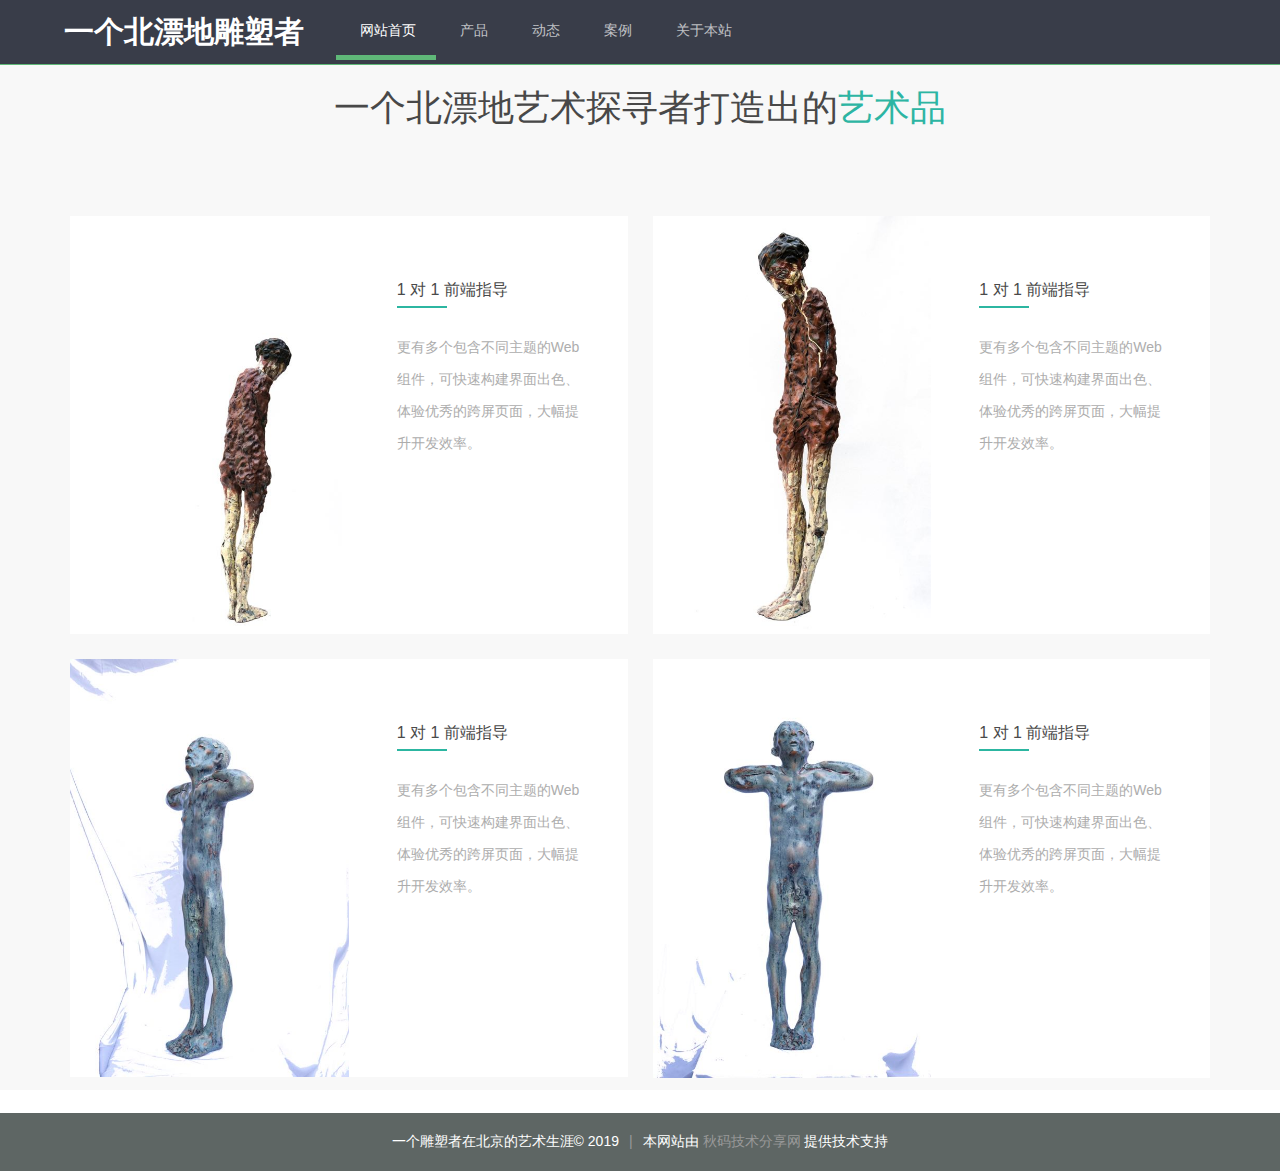
==== commit ab69ab85: "北漂" ====
--- a/index.html
+++ b/index.html
@@ -1,9 +1,16 @@
 <!DOCTYPE html>
 <html lang="en">
 <head>
-  <meta charset="UTF-8">
+  
+  <title>雕塑者 | 一个北漂地艺术探寻者</title>
+  <meta name="baidu-site-verification" content="bzo9koahth" />
+  <meta name="keywords" contect="邱兴健;兴健;雕塑者;一个北漂者的艺术生涯" />
+  <meta name="description" contect="邱兴健个人网站"/>
+  <meta name="author" contect="邱兴健"/>
+  <link rel="shortcut icon" href="/favicon.ico">
+  <meta http-equiv="Content-Type" content="text/html; Charset=utf-8">
+  <meta http-equiv="Content-Language" content="zh-CN">
   <meta name="viewport" content="width=device-width,user-scalable=no,initial-scale=1.0,maximum-scale=1.0,minimum-scale=1.0">
-  <title>网络公司-首页</title>
   <link rel="stylesheet" href="./res/layui/css/layui.css">
   <link rel="stylesheet" href="./res/static/css/index.css">
 </head>
@@ -45,7 +52,7 @@
                 <a href="news.html"><i class="fa fa-comment-o fa-fw"></i>&nbsp;动态</a>
             </li>
 			 <li class="layui-nav-item">
-                <a href="case.html"><i class="fa fa-comment-o fa-fw"></i>&nbsp;案例</a>
+                <a href="case.html"><i class="fa fa-comment-case fa-fw"></i>&nbsp;案例</a>
             </li>
 
             <li class="layui-nav-item">
@@ -78,28 +85,21 @@
     </div>-->
 </nav>
   
-  <!-- banner部分 -->
-  <div>
-    <div class="layui-carousel" id="banner">
+  <!-- banner部分
+  <div class="layui-col-md8">
+    <div class="layui-carousel" id="banner" >
       <div carousel-item>
         <div>
-          <img src="./res/static/img/banner1.jpg">
-          <div class="panel">
-            <p class="title">网络公司</p>
-            <p>完美前端体验</p>
-          </div>
+          <img src="./res/static/img/banner.jpg">
+          
         </div>
         <div>
           <img src="./res/static/img/banner2.jpg">
-          <div class="panel">
-            <p class="title">网络公司</p>
-            <p>完美前端体验</p>
-          </div>
-        </div>
-      </div>
-    </div>
-  </div>
-  <!-- main部分 -->
+        </div>
+      </div>
+    </div>
+  </div> -->
+  <!-- main部分 
   <div class="main-product">
     <div class="layui-container">
       <p class="title">专为前端而研制的<span>核心产品</span></p>
@@ -146,14 +146,14 @@
         </div>
       </div>
     </div>
-  </div>
+  </div>-->
   <div class="main-service">
     <div class="layui-container">
-      <p class="title">为客户打造完美的<span>专业服务</span></p>
+      <p class="title">一个北漂地艺术探寻者打造出的<span>艺术品</span></p>
       <div class="layui-row layui-col-space25 layui-col-space80">
         <div class="layui-col-sm6">
           <div class="content">
-            <div class="content-left"><img src="./res/static/img/home_img1.jpg"></div>
+            <div class="content-left"><img src="./res/static/img/home_img.jpg"></div>
             <div class="content-right">
               <p class="label">1 对 1 前端指导</p>
               <span></span>
@@ -227,6 +227,9 @@
   layui.config({
     base: './res/static/js/' 
   }).use('firm'); 
+  $(function(){
+    $(".fa-home").parent().parent().addClass("layui-this");
+	})
 </script>
 </body>
 </html>--- a/res/static/css/index.css
+++ b/res/static/css/index.css
@@ -52,7 +52,7 @@
 .main-product .content img:hover{transform: rotateY(180deg);}
 
 /*主体-服务*/
-.main-service{background: #f8f8f8;}
+.main-service{background: #f8f8f8;margin-bottom: 35px;}
 .main-service .content{position: relative;}
 .main-service .content .content-left{width: 50%;}
 .main-service .content .content-left img{width: 100%;}
@@ -81,7 +81,7 @@
 .main.product{padding: 30px 0 75px 0;}
 .main.product .content{padding: 50px 0; border-bottom: 1px solid #e8e8e8;}
 .main.product .content .content-img{text-align: center;}
-.main.product .content .content-img img{max-width: 100%;}
+.main.product .content .content-img img{width: 50%;height: 50%;}
 .main.product .content .label{color: #565656; font-size: 30px; line-height: 78px; margin-top: 32px;}
 .main.product .content .detail{font-size: 16px; line-height: 28px; color: #d7d7d7; padding-bottom: 30px;}
 .main.product .content a{color: #a0d2cc; font-size: 16px; line-height: 38px; padding:10px 11px 10px 23px; border: 1px solid #a0d2cc; border-radius: 3px;}
@@ -96,7 +96,7 @@
 .main-news{padding: 70px 0 80px 0;}
 .main-news .content > div{padding-bottom: 40px; border-bottom: 1px dashed #eaeaea; position: relative;}
 .main-news .content .news-img{display: inline-block; width: 30%; vertical-align: top;}
-.main-news .content .news-img img{max-width: 90%;}
+.main-news .content .news-img img{ width: 50%;height: 50%;}
 .main-news .content .news-panel{display: inline-block; width: 70%; vertical-align: top; padding-left: 5px; box-sizing: border-box;}
 .main-news .content .news-panel strong a{display: block; color: #555; font-size: 18px; line-height: 26px; overflow: hidden; text-overflow:ellipsis; white-space: nowrap;}
 .main-news .content .news-panel p.detail{color: #777; line-height: 24px;}
